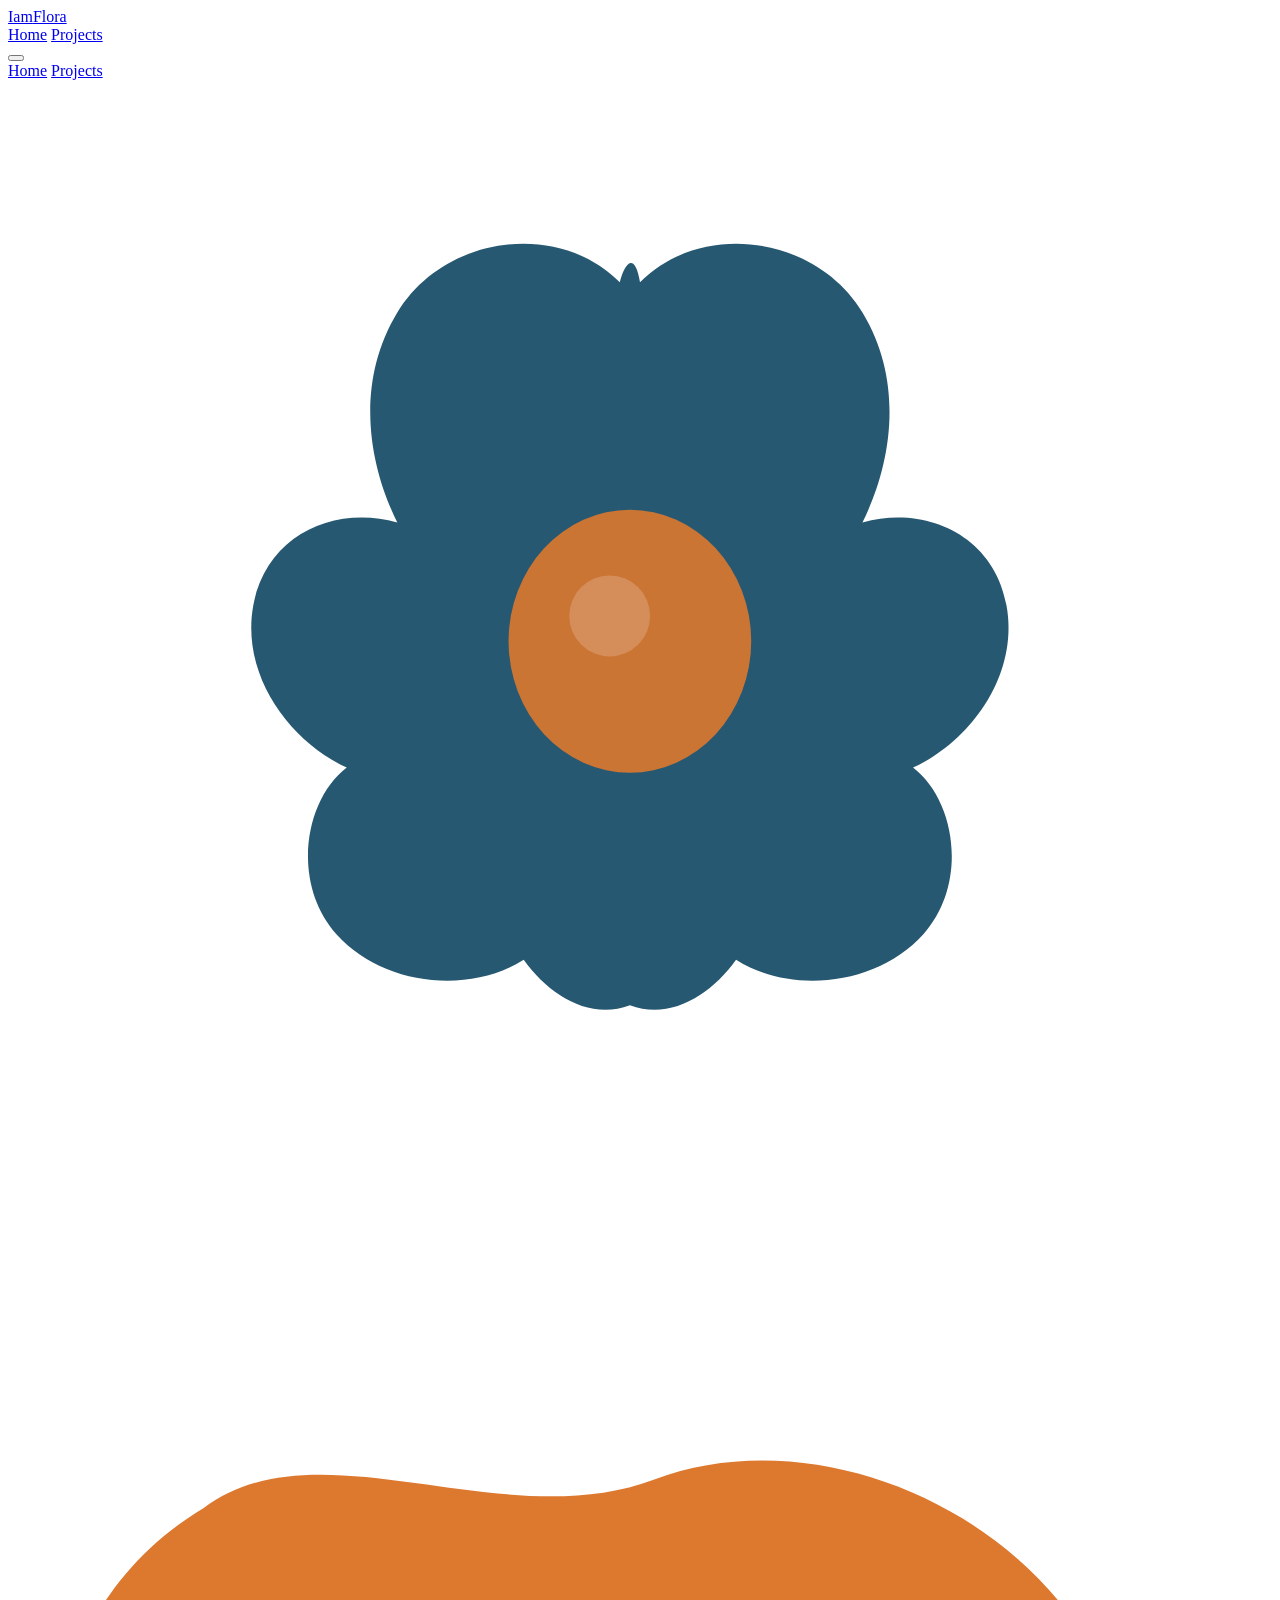
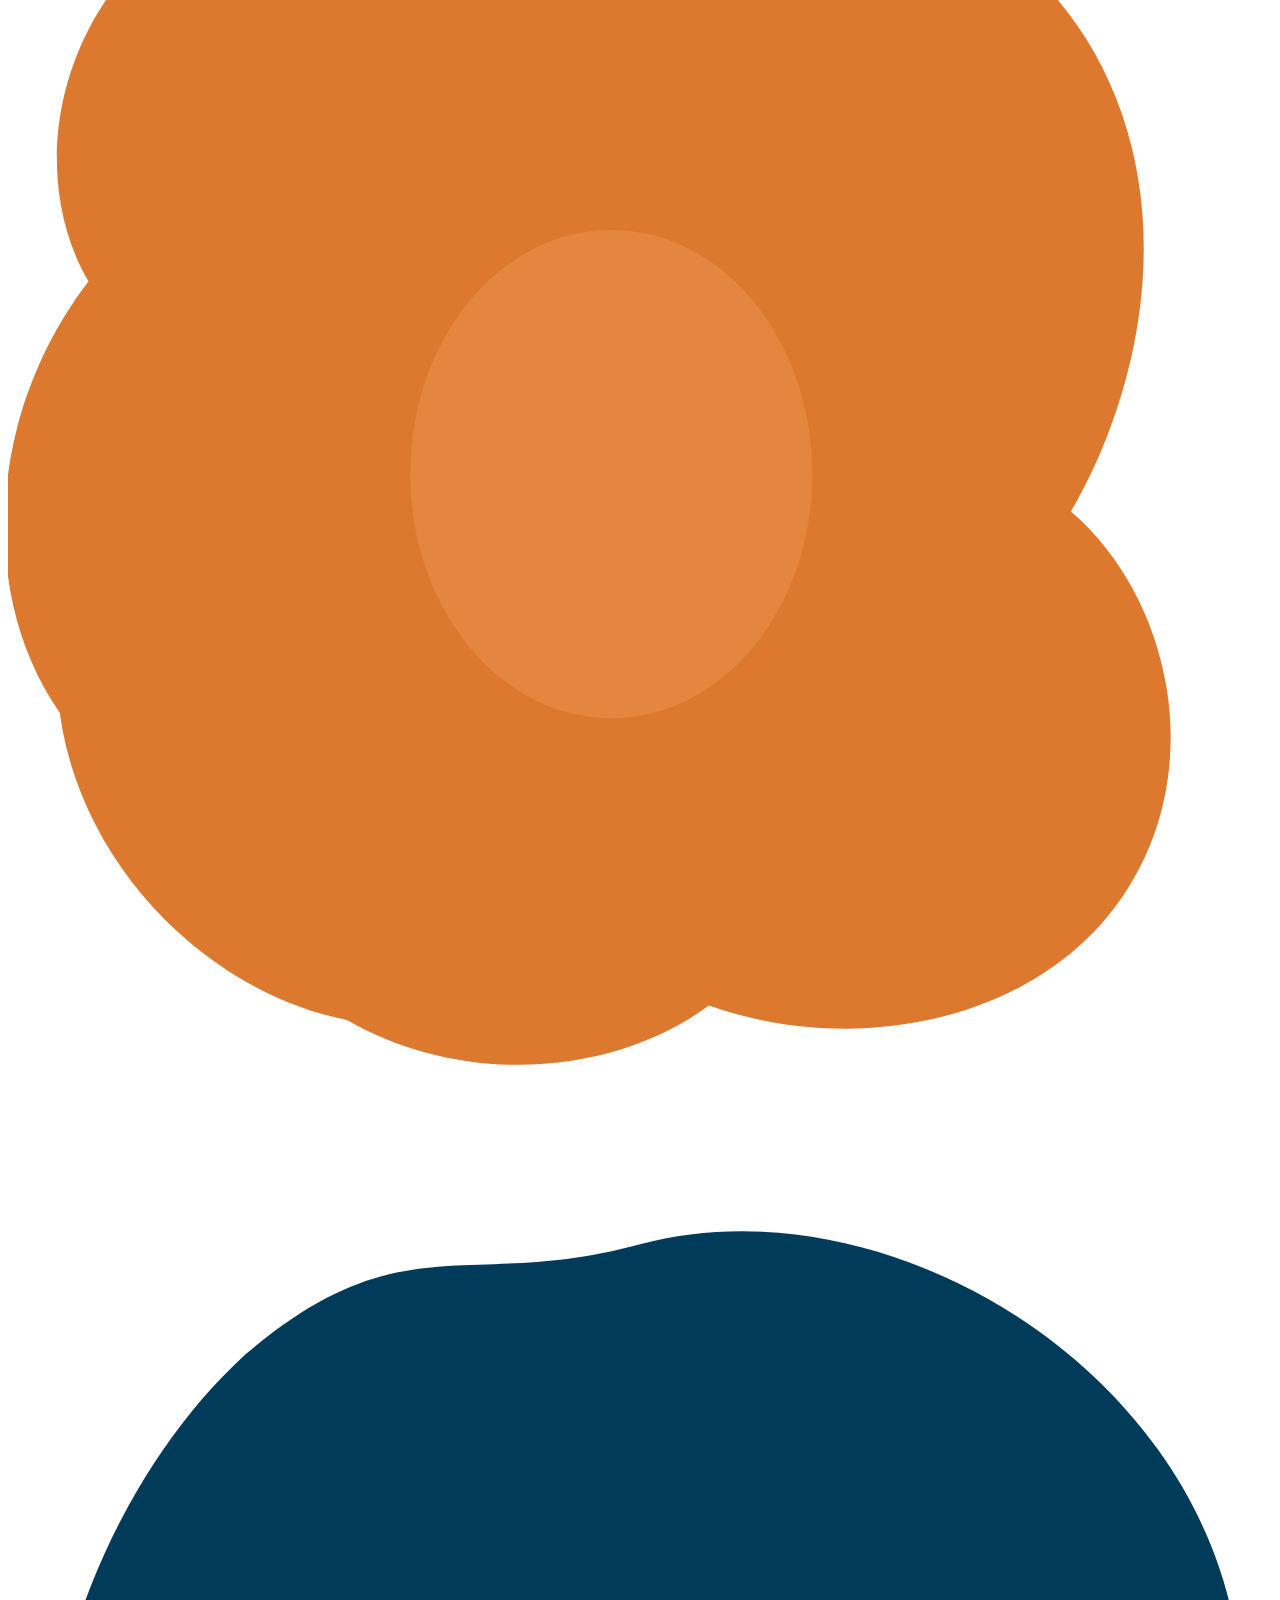
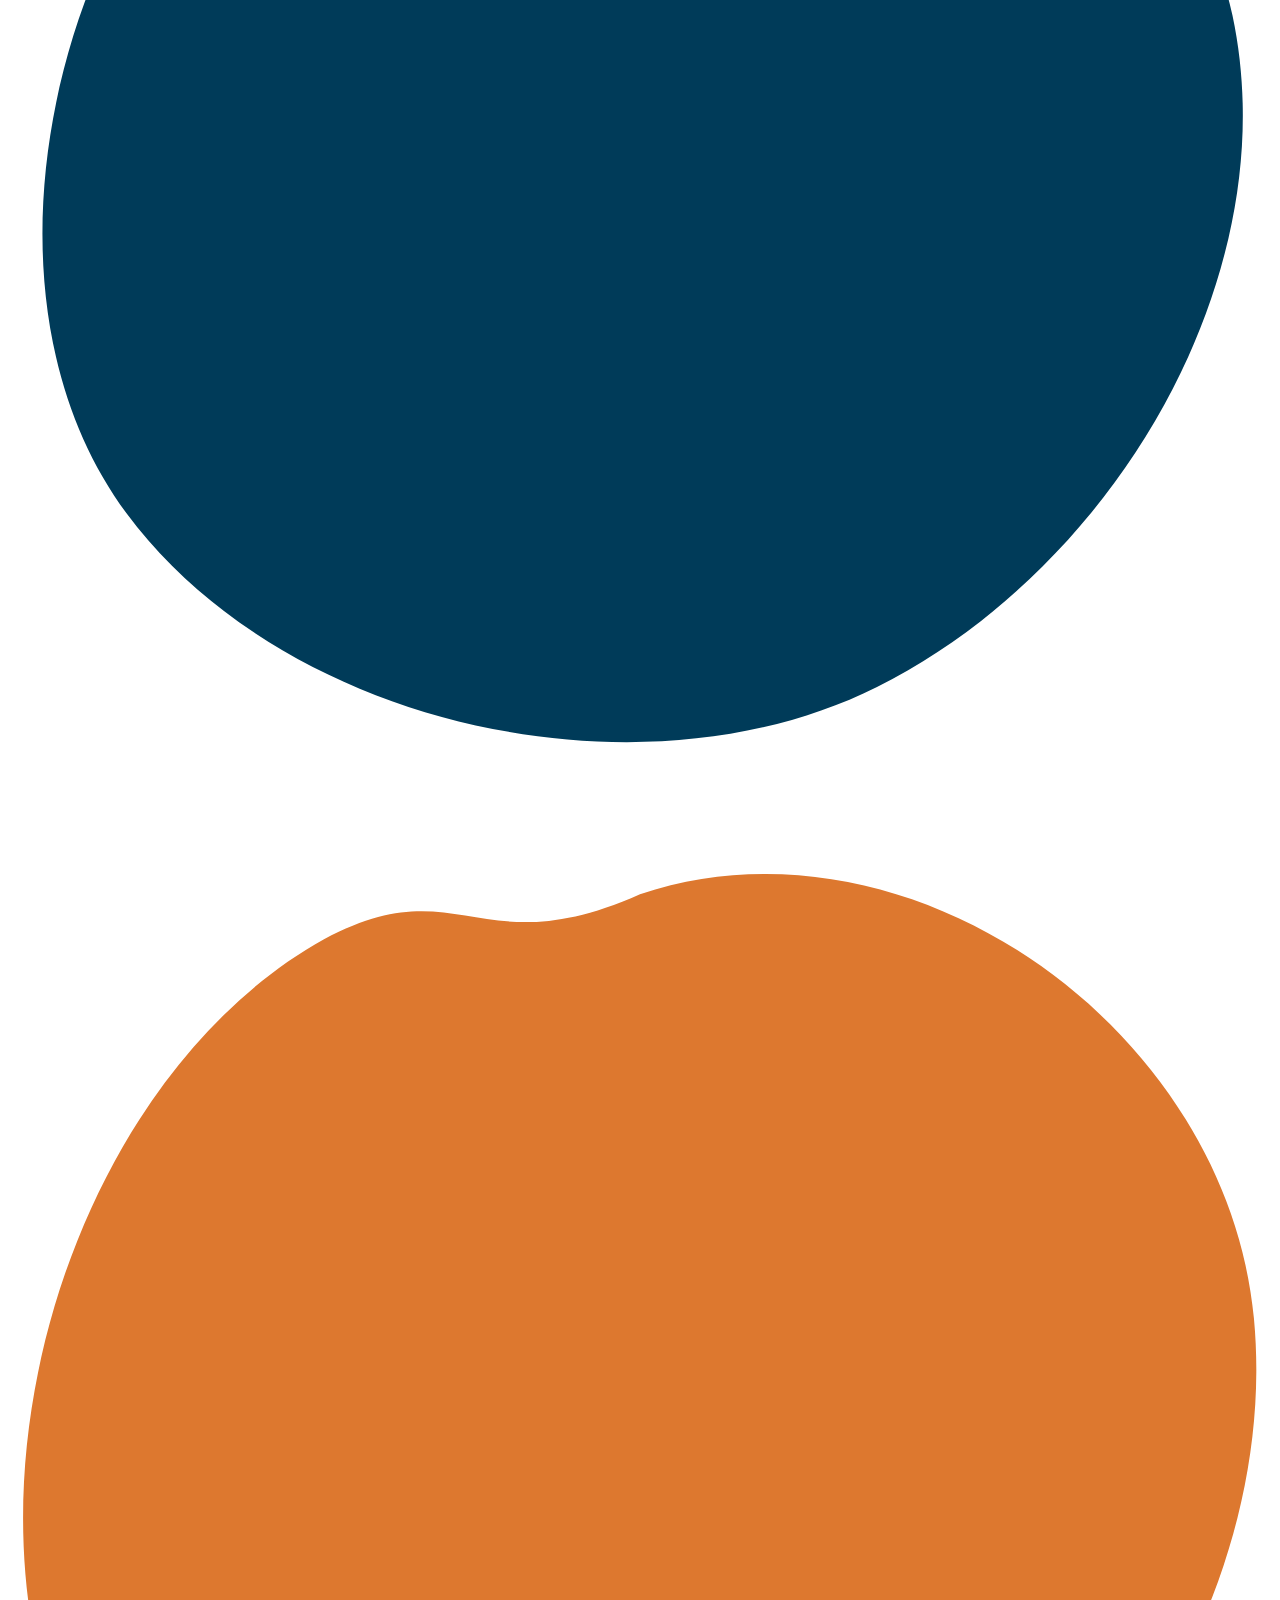
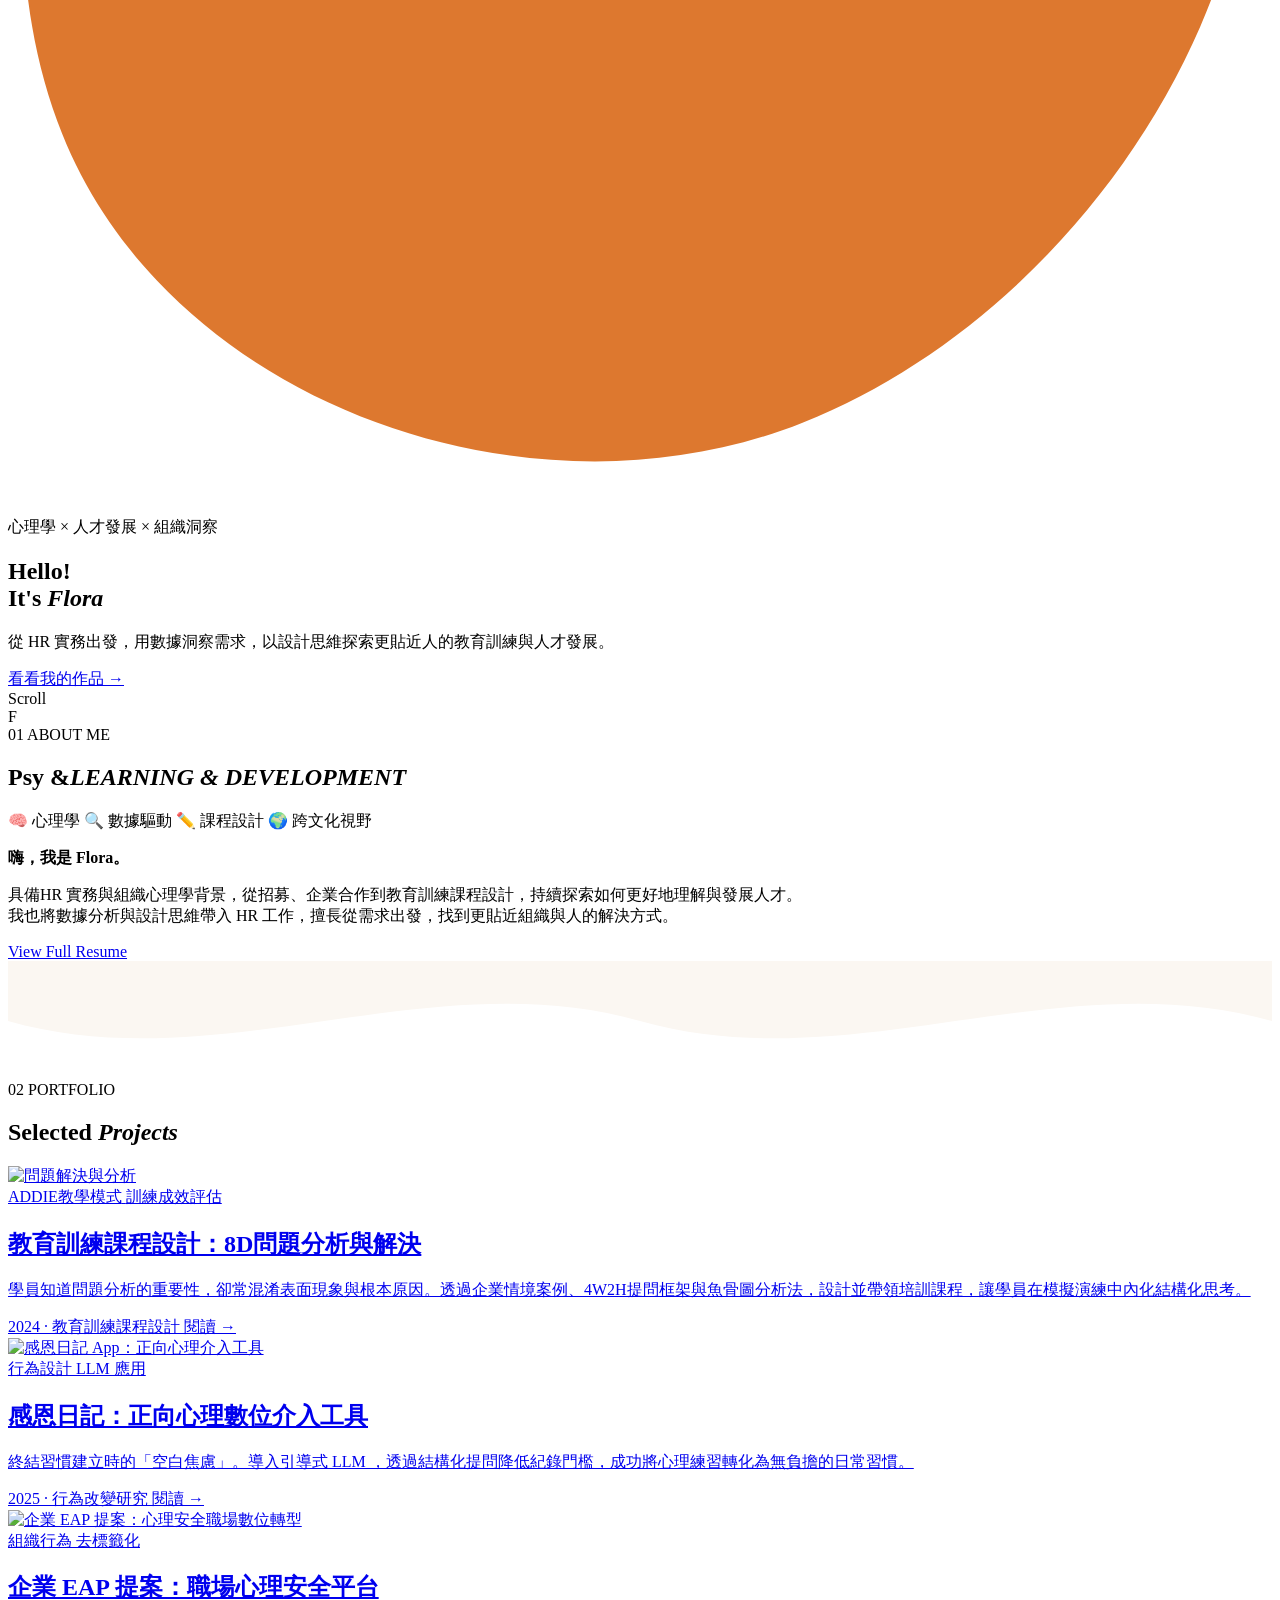
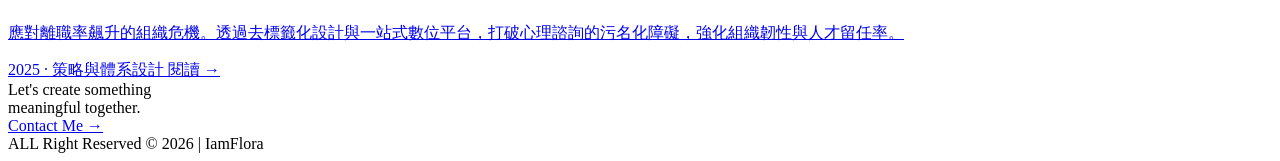
==== index.html @ 141cb5ff "Add files via upload" ====
<!DOCTYPE html>
<html lang="en">
<head>
    <meta charset="UTF-8">
    <meta name="viewport" content="width=device-width, initial-scale=1.0">
    <title>IamFlora</title>
    <link href="css/midterm.css" rel="stylesheet" >
    <link rel="preconnect" href="https://fonts.googleapis.com">
    <link rel="preconnect" href="https://fonts.gstatic.com" crossorigin>
    <link href="https://fonts.googleapis.com/css2?family=Caveat:wght@400..700&display=swap" rel="stylesheet">
    <!--AOS-->
    <link href="https://unpkg.com/aos@2.3.1/dist/aos.css" rel="stylesheet">
    <script src="https://unpkg.com/aos@2.3.1/dist/aos.js"></script>
</head>

<body>

<!-- NAV -->
<nav>
  <a href="index.html" class="nav-logo">Iam<span>Flora</span></a>
  <div class="nav-links">
    <a href="index.html" class="active">Home</a>
    <a href="projects.html">Projects</a>
  </div>
  <button class="hamburger" id="hamburger">
    <span></span><span></span><span></span>
  </button>
</nav>
<div class="mobile-menu" id="mobileMenu">
  <a href="index.html" class="active">Home</a>
  <a href="projects.html">Projects</a>
</div>



<!-- HERO -->
<section class="hero">

<div class="blob blob-1" aria-hidden="true">
  <svg viewBox="0 0 500 520" fill="none" xmlns="http://www.w3.org/2000/svg">
    <path d="
      M250 80
      C275 55, 320 62, 338 92
      C356 122, 348 155, 338 175
      C363 168, 390 180, 395 208
      C400 236, 380 262, 358 272
      C375 285, 380 318, 362 338
      C344 358, 310 362, 288 348
      C278 362, 262 372, 246 366
      C230 372, 214 362, 204 348
      C182 362, 148 358, 130 338
      C112 318, 117 285, 134 272
      C112 262, 92 236, 97 208
      C102 180, 129 168, 154 175
      C144 155, 136 122, 154 92
      C172 62, 217 55, 242 80
      C244 72, 248 68, 250 80Z
    " fill="#003B59" opacity="0.85"/>
    <!-- amber centre -->
    <ellipse cx="246" cy="222" rx="48" ry="52" fill="#DD782F" opacity="0.9"/>
    <!-- white dot highlight -->
    <circle cx="238" cy="212" r="16" fill="#fff" opacity="0.18"/>
  </svg>
</div>

  <!-- Blob 2: amber irregular blob right -->
  <div class="blob blob-2" aria-hidden="true">
    <svg viewBox="0 0 440 480" fill="none" xmlns="http://www.w3.org/2000/svg">
      <path d="
        M225 28
        C278 8, 348 35, 378 88
        C408 141, 395 205, 370 248
        C405 278, 418 338, 388 382
        C358 426, 295 438, 244 420
        C210 445, 158 448, 118 425
        C68 415, 25 370, 18 318
        C-10 278, -8 215, 28 168
        C5 128, 18 68, 68 38
        C108 8, 172 48, 225 28Z
      " fill="#DD782F"/>
      <!-- inner lighter accent -->
      <ellipse cx="210" cy="235" rx="70" ry="85" fill="#F0A060" opacity="0.35"/>
    </svg>
  </div>

  <!-- Blob 3: small navy top-right -->
  <div class="blob blob-3" aria-hidden="true">
    <svg viewBox="0 0 160 160" fill="none" xmlns="http://www.w3.org/2000/svg">
      <path d="M80 8 C110 0,148 22,155 55 C162 88,140 125,110 140 C80 155,35 145,15 118 C-5 91,5 45,30 22 C50 5,58 14,80 8Z" fill="#003B59"/>
    </svg>
  </div>

  <!-- Blob 4: small amber bottom-left -->
  <div class="blob blob-4" aria-hidden="true">
    <svg viewBox="0 0 140 140" fill="none" xmlns="http://www.w3.org/2000/svg">
      <path d="M70 5 C100 -5,135 20,138 52 C141 84,118 118,88 130 C58 142,18 128,6 98 C-6 68,8 25,35 10 C50 2,52 13,70 5Z" fill="#DD782F"/>
    </svg>
  </div>

  <!-- Centre content -->
  <div class="hero-content">
    <span class="hero-eyebrow">心理學 × 人才發展 × 組織洞察</span>
    <h1 class="hero-title">Hello!<br>It's <em>Flora</em></h1>
    <p class="hero-sub">從 HR 實務出發，用數據洞察需求，以設計思維探索更貼近人的教育訓練與人才發展。</p>
    <div class="hero-links">
      <a href="#projects" class="btn-solid">看看我的作品 →</a>
    </div>
  </div>

  <div class="scroll-hint">
    <span>Scroll</span>
    <div class="scroll-line"></div>
  </div>
</section>


<section class="about" id="about">
  <div class="about-wrap">
    <div class="about-photo">
      <img src="images/Profile1.png" alt="Flora" onerror="this.style.display='none'; this.parentElement.innerHTML='<div class=\'about-photo-placeholder\'>F</div>'">
    </div>
    <div class="about-text">
    <div class="section-header">
      <span class="section-tag">01 ABOUT ME</span>
      <h2 class="section-title">Psy &<em>LEARNING & DEVELOPMENT</em></h2>
    </div>
     <div class="interest-pills">
        <span class="pill">🧠 心理學</span>
        <span class="pill">🔍 數據驅動</span>
        <span class="pill">✏️ 課程設計</span>
        <span class="pill">🌍 跨文化視野</span>
      </div>
      <p><strong>嗨，我是 Flora。</strong></p>
      <p>具備HR 實務與組織心理學背景，從招募、企業合作到教育訓練課程設計，持續探索如何更好地理解與發展人才。<br>
        我也將數據分析與設計思維帶入 HR 工作，擅長從需求出發，找到更貼近組織與人的解決方式。</p>
      <div class="about-action">
        <a href="assets/flora_resume.pdf" class="download-btn" target="_blank">View Full Resume</a>
      </div>
    </div>
  </div>
</section>

<!-- WAVY DIVIDER -->
<div class="hand-divider">
  <svg viewBox="0 0 1440 120" xmlns="http://www.w3.org/2000/svg" preserveAspectRatio="none" style="display:block;width:100%;height:120px;">
    <path d="M0,60 C240,120 480,0 720,60 C960,120 1200,0 1440,60 L1440,0 L0,0 Z" fill="#fbf7f2"/>
  </svg>
</div>


<section class="project-section" id="projects">
  <div class="project-inner">
    <div class="section-header">
  <span class="section-tag">02 PORTFOLIO</span>
  <h2 class="section-title">Selected <em>Projects</em></h2>
</div>
    <div class="project-grid">

      <a href="projects.html#8D" class="pcard third c-amber">
        <div class="pcard-img">
          <img src="images/8D1.jpeg" alt="問題解決與分析">
        </div>
        <div class="pcard-body">
          <div class="pcard-cats">
            <span class="cat cat-psych">ADDIE教學模式</span>
            <span class="cat cat-res">訓練成效評估</span>
          </div>
          <h2><span>教育訓練課程設計：8D問題分析與解決</span></h2>
          <p>學員知道問題分析的重要性，卻常混淆表面現象與根本原因。透過企業情境案例、4W2H提問框架與魚骨圖分析法，設計並帶領培訓課程，讓學員在模擬演練中內化結構化思考。</p>
          <div class="pcard-footer">
            <span class="pcard-meta">2024 · 教育訓練課程設計</span>
            <span class="pcard-link">閱讀 <span class="arrow">→</span></span>
          </div>
        </div>
      </a>

      <a href="projects.html#journal" class="pcard third c-navy">
        <div class="pcard-img">
          <img src="images/hotdogg.png" alt="感恩日記 App：正向心理介入工具">
        </div>
        <div class="pcard-body">
          <div class="pcard-cats">
            <span class="cat cat-ui">行為設計</span>
            <span class="cat cat-res">LLM 應用</span>
          </div>
          <h2><span>感恩日記：正向心理數位介入工具</span></h2>
          <p>終結習慣建立時的「空白焦慮」。導入引導式 LLM ，透過結構化提問降低紀錄門檻，成功將心理練習轉化為無負擔的日常習慣。</p>
          <div class="pcard-footer">
            <span class="pcard-meta">2025 · 行為改變研究</span>
            <span class="pcard-link">閱讀 <span class="arrow">→</span></span>
          </div>
        </div>
      </a>

      <a href="projects.html#EAP" class="pcard third c-teal">
        <div class="pcard-img">
          <img src="images/Article6.png" alt="企業 EAP 提案：心理安全職場數位轉型">
        </div>
        <div class="pcard-body">
          <div class="pcard-cats">
            <span class="cat cat-blog">組織行為</span>
            <span class="cat cat-res">去標籤化</span>
          </div>
          <h2><span>企業 EAP 提案：職場心理安全平台</span></h2>
          <p>應對離職率飆升的組織危機。透過去標籤化設計與一站式數位平台，打破心理諮詢的污名化障礙，強化組織韌性與人才留任率。</p>
          <div class="pcard-footer">
            <span class="pcard-meta">2025 · 策略與體系設計</span>
            <span class="pcard-link">閱讀 <span class="arrow">→</span></span>
          </div>
        </div>
      </a>

    </div>
  </div>
</section>
<!--aside-->
<aside>
    <a href="#top">
        <div class="totop"></div>
    </a>
</aside>

<!-- FOOTER -->
<footer>
  <div class="footer-inner">
    <div class="footer-headline">
      Let's create something<br><span>meaningful together.</span>
    </div>
    <div class="footer-cta-wrap">
      <a href="mailto:22imflora.ho@gmail.com" class="footer-contact">
        Contact Me →
      </a>
    </div>
  </div>
  <div class="footer-copy">
    ALL Right Reserved &copy; 2026 | IamFlora
  </div>
</footer>

<script>

  AOS.init({
    duration: 800,
    once: true
  });

  // Hamburger menu
  const hamburger = document.getElementById('hamburger');
  const mobileMenu = document.getElementById('mobileMenu');
  hamburger.addEventListener('click', () => {
    hamburger.classList.toggle('open');
    mobileMenu.classList.toggle('open');
  });

  // Scroll reveal + skill bar animation
  const observer = new IntersectionObserver((entries) => {
    entries.forEach((e, i) => {
      if (e.isIntersecting) {
        setTimeout(() => {
          e.target.classList.add('visible');
          e.target.querySelectorAll('.bar-fill[data-width]').forEach(bar => {
            bar.style.width = bar.dataset.width + '%';
          });
        }, i * 80);
      }
    });
  }, { threshold: 0.1 });

  document.querySelectorAll('.reveal').forEach(el => observer.observe(el));
</script>


</body>

</html>
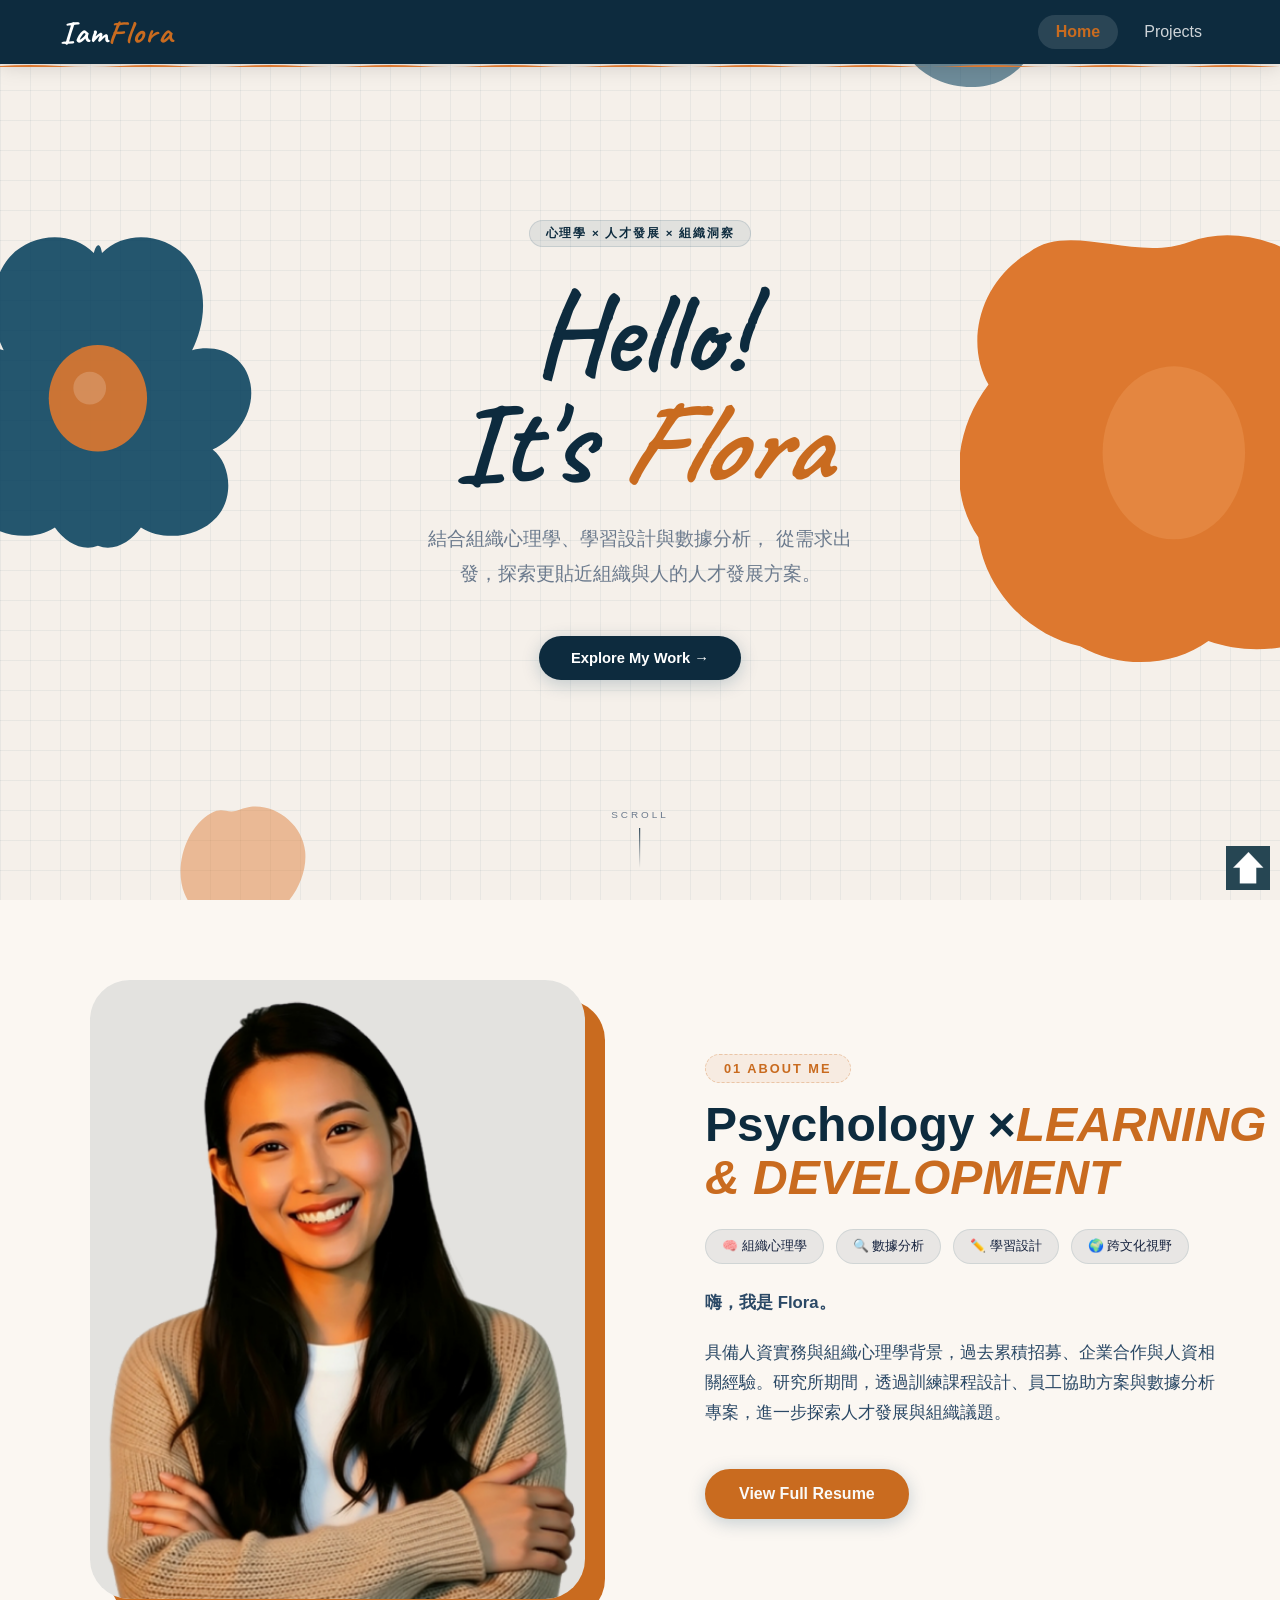
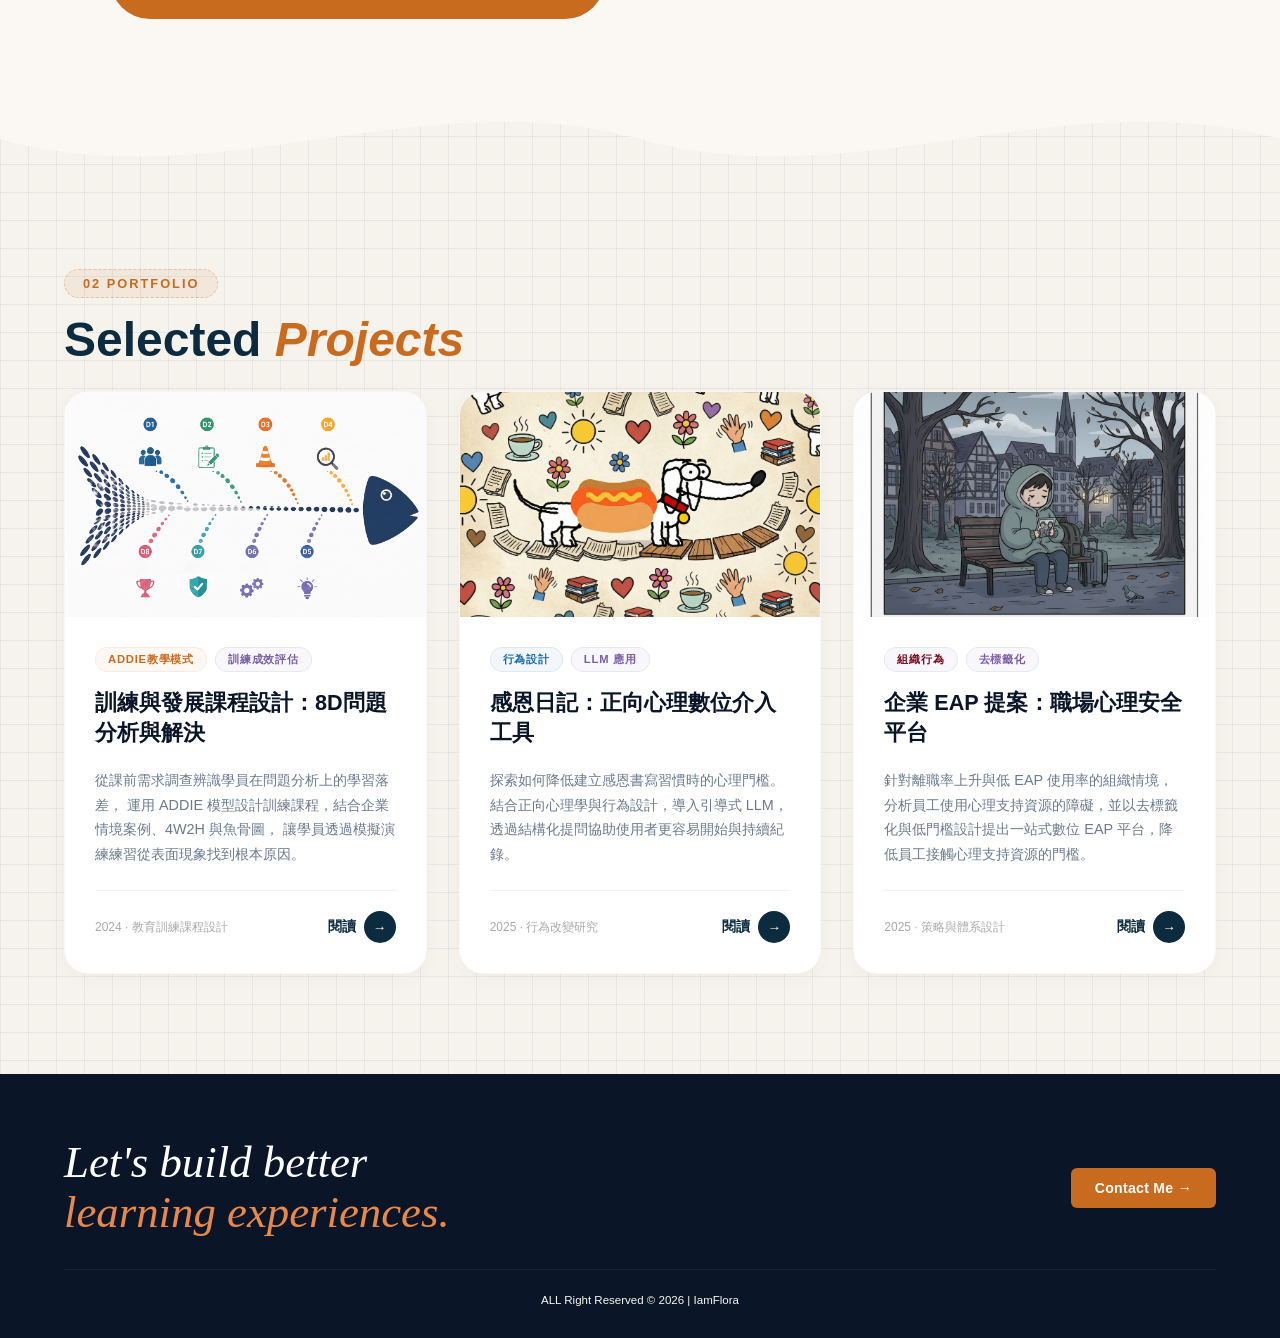
==== commit 03495303: "Update index.html" ====
--- a/index.html
+++ b/index.html
@@ -101,9 +101,10 @@
   <div class="hero-content">
     <span class="hero-eyebrow">心理學 × 人才發展 × 組織洞察</span>
     <h1 class="hero-title">Hello!<br>It's <em>Flora</em></h1>
-    <p class="hero-sub">從 HR 實務出發，用數據洞察需求，以設計思維探索更貼近人的教育訓練與人才發展。</p>
+    <p class="hero-sub">結合組織心理學、學習設計與數據分析，
+  從需求出發，探索更貼近組織與人的人才發展方案。</p>
     <div class="hero-links">
-      <a href="#projects" class="btn-solid">看看我的作品 →</a>
+      <a href="#projects" class="btn-solid">Explore My Work →</a>
     </div>
   </div>
 
@@ -122,17 +123,16 @@
     <div class="about-text">
     <div class="section-header">
       <span class="section-tag">01 ABOUT ME</span>
-      <h2 class="section-title">Psy &<em>LEARNING & DEVELOPMENT</em></h2>
+      <h2 class="section-title">Psychology ×<em>LEARNING & DEVELOPMENT</em></h2>
     </div>
      <div class="interest-pills">
-        <span class="pill">🧠 心理學</span>
-        <span class="pill">🔍 數據驅動</span>
-        <span class="pill">✏️ 課程設計</span>
+        <span class="pill">🧠 組織心理學</span>
+        <span class="pill">🔍 數據分析</span>
+        <span class="pill">✏️ 學習設計</span>
         <span class="pill">🌍 跨文化視野</span>
       </div>
       <p><strong>嗨，我是 Flora。</strong></p>
-      <p>具備HR 實務與組織心理學背景，從招募、企業合作到教育訓練課程設計，持續探索如何更好地理解與發展人才。<br>
-        我也將數據分析與設計思維帶入 HR 工作，擅長從需求出發，找到更貼近組織與人的解決方式。</p>
+      <p>具備人資實務與組織心理學背景，過去累積招募、企業合作與人資相關經驗。研究所期間，透過訓練課程設計、員工協助方案與數據分析專案，進一步探索人才發展與組織議題。</p>
       <div class="about-action">
         <a href="assets/flora_resume.pdf" class="download-btn" target="_blank">View Full Resume</a>
       </div>
@@ -165,8 +165,8 @@
             <span class="cat cat-psych">ADDIE教學模式</span>
             <span class="cat cat-res">訓練成效評估</span>
           </div>
-          <h2><span>教育訓練課程設計：8D問題分析與解決</span></h2>
-          <p>學員知道問題分析的重要性，卻常混淆表面現象與根本原因。透過企業情境案例、4W2H提問框架與魚骨圖分析法，設計並帶領培訓課程，讓學員在模擬演練中內化結構化思考。</p>
+          <h2><span>訓練與發展課程設計：8D問題分析與解決</span></h2>
+          <p>從課前需求調查辨識學員在問題分析上的學習落差，   運用 ADDIE 模型設計訓練課程，結合企業情境案例、4W2H 與魚骨圖，   讓學員透過模擬演練練習從表面現象找到根本原因。</p>
           <div class="pcard-footer">
             <span class="pcard-meta">2024 · 教育訓練課程設計</span>
             <span class="pcard-link">閱讀 <span class="arrow">→</span></span>
@@ -184,7 +184,7 @@
             <span class="cat cat-res">LLM 應用</span>
           </div>
           <h2><span>感恩日記：正向心理數位介入工具</span></h2>
-          <p>終結習慣建立時的「空白焦慮」。導入引導式 LLM ，透過結構化提問降低紀錄門檻，成功將心理練習轉化為無負擔的日常習慣。</p>
+          <p>探索如何降低建立感恩書寫習慣時的心理門檻。結合正向心理學與行為設計，導入引導式 LLM， 透過結構化提問協助使用者更容易開始與持續紀錄。</p>
           <div class="pcard-footer">
             <span class="pcard-meta">2025 · 行為改變研究</span>
             <span class="pcard-link">閱讀 <span class="arrow">→</span></span>
@@ -202,7 +202,7 @@
             <span class="cat cat-res">去標籤化</span>
           </div>
           <h2><span>企業 EAP 提案：職場心理安全平台</span></h2>
-          <p>應對離職率飆升的組織危機。透過去標籤化設計與一站式數位平台，打破心理諮詢的污名化障礙，強化組織韌性與人才留任率。</p>
+          <p>針對離職率上升與低 EAP 使用率的組織情境，分析員工使用心理支持資源的障礙，並以去標籤化與低門檻設計提出一站式數位 EAP 平台，降低員工接觸心理支持資源的門檻。</p>
           <div class="pcard-footer">
             <span class="pcard-meta">2025 · 策略與體系設計</span>
             <span class="pcard-link">閱讀 <span class="arrow">→</span></span>
@@ -224,7 +224,7 @@
 <footer>
   <div class="footer-inner">
     <div class="footer-headline">
-      Let's create something<br><span>meaningful together.</span>
+      Let's build better<br><span>learning experiences.</span>
     </div>
     <div class="footer-cta-wrap">
       <a href="mailto:22imflora.ho@gmail.com" class="footer-contact">
@@ -272,4 +272,4 @@
 
 </body>
 
-</html>+</html>
--- a/css/midterm.css
+++ b/css/midterm.css
@@ -0,0 +1,828 @@
+@charset "utf-8";
+/* CSS Document */
+@import url('https://fonts.googleapis.com/css2?family=Caveat:wght@400..700&display=swap');
+
+* {
+  box-sizing: border-box;
+  margin: 0;
+  padding: 0;
+}
+
+html {
+  scroll-behavior: smooth;
+}
+
+body {
+      background-color: var(--cream);
+      background-image:
+        linear-gradient(rgba(0,59,89,0.06) 1px, transparent 1px),
+        linear-gradient(90deg, rgba(0,59,89,0.06) 1px, transparent 1px);
+      background-size: 28px 28px;
+      font-family: 'Noto Sans TC', sans-serif;
+      color: #14213D;
+      overflow-x: hidden;
+    }
+
+:root {
+  --navy:     #0D2B3E; 
+  --amber:    #C96B1F;    /* 強調色：溫暖、洞察 */
+  --amber-lt: #E8894A;
+  --cream:    #F6F2EC;    /* 背景底色：紙張質感 */
+  --sand:     #EDE8E0;
+  --white:    #FAFAF8;
+  --dark:     #0A1628;
+  --text:     #2b4966;
+  --muted:    #6B7A8D;
+  --subtle:   #A8B4C0;
+    }
+
+
+  /* ── NAV ── */
+    nav {
+      position: fixed; 
+      top: 0; 
+      left: 0; 
+      width: 100%;
+      height: 64px;
+      background: var(--navy);
+      display: flex; align-items: center; justify-content: space-between;
+      padding: 0 60px;
+      z-index: 1000;
+      box-shadow: 0 2px 20px rgba(0,0,0,0.15);
+    }
+
+      nav::after {
+      content: '';
+      position: absolute;
+      bottom: -3px; left: 0; width: 100%; height: 3px;
+      background: url("data:image/svg+xml,%3Csvg xmlns='http://www.w3.org/2000/svg' width='1440' height='6'%3E%3Cpath d='M0,3 Q30,1 60,3 Q90,5 120,3 Q150,1 180,3 Q210,5 240,3 Q270,1 300,3 Q330,5 360,3 Q390,1 420,3 Q450,5 480,3 Q510,1 540,3 Q570,5 600,3 Q630,1 660,3 Q690,5 720,3 Q750,1 780,3 Q810,5 840,3 Q870,1 900,3 Q930,5 960,3 Q990,1 1020,3 Q1050,5 1080,3 Q1110,1 1140,3 Q1170,5 1200,3 Q1230,1 1260,3 Q1290,5 1320,3 Q1350,1 1380,3 Q1410,5 1440,3' stroke='%23DD782F' stroke-width='2' fill='none'/%3E%3C/svg%3E") repeat-x;
+    }
+    
+    .nav-logo {
+      font-family: 'Caveat', cursive;
+      font-size: 2rem; font-weight: 700;
+      color: #fff; text-decoration: none;
+      letter-spacing: 1px;
+    }
+
+    .nav-logo span { color: var(--amber); }
+
+    .nav-links { 
+      display: flex; 
+      gap: 8px; 
+    }
+
+    .nav-links a {
+      color: rgba(255,255,255,0.8);
+      text-decoration: none;
+      padding: 8px 18px;
+      border-radius: 20px;
+      font-size: 1rem;
+      font-weight: 500;
+      transition: all 0.25s;
+    }
+    .nav-links a:hover, .nav-links a.active {
+      background: rgba(255,255,255,0.12);
+      color: #fff;
+    }
+    .nav-links a.active { color: var(--amber); font-weight: 700; }
+
+
+    /* hamburger */
+    .hamburger {
+      display: none;
+      flex-direction: column;
+      gap: 5px;
+      cursor: pointer; 
+      padding: 4px;
+      background: none;
+      border: none;
+    }
+    .hamburger span {
+      display: block; 
+      width: 24px; height: 2px;
+      background: #fff; 
+      border-radius: 2px;
+      transition: all 0.3s;
+    }
+    .hamburger.open span:nth-child(1) { transform: translateY(7px) rotate(45deg); }
+    .hamburger.open span:nth-child(2) { opacity: 0; }
+    .hamburger.open span:nth-child(3) { transform: translateY(-7px) rotate(-45deg); }
+
+    .mobile-menu {
+      display: none;
+      position: fixed; 
+      top: 64px;
+      left: 0; 
+      width: 100%;
+      background: var(--navy);
+      flex-direction: column;
+      padding: 16px 24px 24px;
+      z-index: 999;
+      border-top: 1px solid rgba(255,255,255,0.1);
+    }
+    .mobile-menu.open { 
+      display: flex; 
+    }
+    .mobile-menu a {
+      color: rgba(255,255,255,0.85);
+      text-decoration: none;
+      padding: 14px 0;
+      font-size: 1rem;
+      border-bottom: 1px solid rgba(255,255,255,0.08);
+    }
+    .mobile-menu a.active { 
+      color: var(--amber); 
+      font-weight: 700;
+     }
+
+/* ── HERO ── */
+    .hero{
+      min-height:100vh;
+      display:flex;align-items:center;justify-content:center;
+      position:relative;overflow:hidden;
+      background:#F5F0EA;
+    }
+
+    /* Grid texture */
+    .hero::before{
+      content:'';
+      position:absolute;inset:0;
+      background-image:
+        linear-gradient(rgba(0,59,89,0.055) 1px,transparent 1px),
+        linear-gradient(90deg,rgba(0,59,89,0.055) 1px,transparent 1px);
+      background-size:30px 30px;
+      z-index:0;
+    }
+
+    /* ── organic blobs ── */
+    .blob{
+      position:absolute;
+      pointer-events:none;user-select:none;
+      z-index:1;
+    }
+    .blob-1{
+      left:-12vw;top:50%;
+      transform:translateY(-52%);
+      width:clamp(260px,40vw,600px);
+      animation:driftA 9s ease-in-out infinite;
+    }
+    .blob-2{
+      right:-10vw;top:50%;
+      transform:translateY(-48%);
+      width:clamp(220px,35vw,520px);
+      animation:driftB 11s ease-in-out infinite;
+    }
+    .blob-3{
+      right:18vw;top:-6vh;
+      width:clamp(80px,12vw,180px);
+      opacity:0.55;
+      animation:driftC 7s ease-in-out infinite;
+    }
+    .blob-4{
+      left:14vw;bottom:-4vh;
+      width:clamp(70px,10vw,150px);
+      opacity:0.45;
+      animation:driftD 8s ease-in-out infinite;
+    }
+
+    @keyframes driftA{
+      0%,100%{transform:translateY(-52%) rotate(-2deg)}
+      50%{transform:translateY(-58%) rotate(3deg)}
+    }
+    @keyframes driftB{
+      0%,100%{transform:translateY(-48%) rotate(4deg)}
+      50%{transform:translateY(-42%) rotate(-3deg)}
+    }
+    @keyframes driftC{
+      0%,100%{transform:rotate(-5deg) scale(1)}
+      50%{transform:rotate(8deg) scale(1.08)}
+    }
+    @keyframes driftD{
+      0%,100%{transform:rotate(6deg) scale(1)}
+      50%{transform:rotate(-4deg) scale(1.06)}
+    }
+
+    /* Centre text */
+    .hero-content{
+      position:relative;z-index:2;
+      text-align:center;
+      padding:calc(var(--nav-h) + 40px) 20px 80px;
+      max-width:700px;
+    }
+
+    .hero-eyebrow{
+      display:inline-flex;align-items:center;gap:8px;
+      background:rgba(0,59,89,0.08);
+      border:1px solid rgba(0,59,89,0.12);
+      color:var(--navy);
+      font-size:0.72rem;font-weight:600;
+      padding:5px 16px;border-radius:20px;
+      letter-spacing:1.8px;text-transform:uppercase;
+      margin-bottom:32px;
+      animation:fadeUp 0.7s ease both;
+    }
+
+    .hero-title{
+      font-family:'Caveat',cursive;
+      font-size:clamp(4rem,9vw,8.5rem);
+      font-weight:700;line-height:0.95;
+      color:var(--navy);
+      margin-bottom:24px;
+      animation:fadeUp 0.8s 0.1s ease both;
+    }
+    .hero-title em{
+      font-style:italic;
+      color:var(--amber);
+    }
+
+    .hero-sub{
+      font-size:clamp(1rem,1.8vw,1.18rem);
+      color:var(--muted);line-height:1.85;
+      max-width:460px;margin:0 auto 44px;
+      animation:fadeUp 0.8s 0.2s ease both;
+    }
+
+    .hero-links{
+      display:flex;gap:14px;justify-content:center;flex-wrap:wrap;
+      animation:fadeUp 0.8s 0.3s ease both;
+    }
+    .btn-solid{
+      background:var(--navy);color:#fff;
+      padding:14px 32px;border-radius:32px;
+      text-decoration:none;font-weight:700;font-size:0.92rem;
+      transition:all 0.3s;
+      box-shadow:0 4px 18px rgba(0,59,89,0.22);
+    }
+    .btn-solid:hover{background:var(--dark);transform:translateY(-2px);box-shadow:0 8px 28px rgba(0,59,89,0.3)}
+    .btn-ghost{
+      border:2px solid var(--navy);color:var(--navy);
+      padding:12px 28px;border-radius:32px;
+      text-decoration:none;font-weight:700;font-size:0.92rem;
+      transition:all 0.3s;
+    }
+    .btn-ghost:hover{background:var(--navy);color:#fff;transform:translateY(-2px)}
+
+    /* scroll hint */
+    .scroll-hint{
+      position:absolute;bottom:32px;left:50%;
+      transform:translateX(-50%);
+      display:flex;flex-direction:column;align-items:center;gap:8px;
+      z-index:2;animation:fadeUp 1s 0.8s ease both;
+    }
+    .scroll-hint span{font-size:0.62rem;letter-spacing:3px;text-transform:uppercase;color:var(--muted)}
+    .scroll-line{
+      width:1px;height:40px;
+      background:linear-gradient(to bottom,var(--navy),transparent);
+      animation:pulse 2s ease-in-out infinite;
+    }
+    @keyframes pulse{0%,100%{opacity:0.3;transform:scaleY(0.7)}50%{opacity:1;transform:scaleY(1)}}
+
+/* ── 統一標題區容器 ── */
+.section-header {
+  display: flex;
+  flex-direction: column; /* 關鍵修改：強制上下堆疊 */
+  align-items: flex-start; /* 靠左對齊，若要全站置中可改為 center */
+  gap: 16px;               /* 標籤與下方標題的間距 */
+  margin-bottom: 2ㄢpx;
+  position: relative;
+}      
+
+/* ── 統一標籤 (磨砂玻璃虛線感) ── */
+.section-tag {
+  display: inline-block;
+  font-size: 0.8rem;
+  letter-spacing: 2px;
+  text-transform: uppercase;
+  color: var(--amber);
+  font-weight: 700;
+  background: rgba(201, 107, 31, 0.08); 
+  border: 1.5px dashed rgba(201, 107, 31, 0.3);
+  padding: 6px 18px;
+  border-radius: 30px;
+  white-space: nowrap;     /* 防止標籤文字斷行 */
+  margin-top: 10px;        /* 微調垂直位置對齊大標題 */
+}
+
+/* ── 統一主標題 (支援上下排列) ── */
+.section-title {
+  font-family: 'Noto Sans TC', sans-serif; /* 截圖中看起來更像黑體 */
+  font-size: clamp(3rem, 6vw, 3rem);
+  font-weight: 900;        /* 增加粗細，符合截圖風格 */
+  line-height: 1.1;
+  color: var(--navy);
+  margin: 0;
+  position: relative;
+  display: block;          /* 確保它是塊級元素以便上下排列 */
+}
+
+/* 截圖中的強調色文字 (做設計) */
+.section-title em {
+  font-style: italic;
+  color: var(--amber);
+  margin-top: 12px;
+}
+
+
+
+/* ── ABOUT 區塊優化 ── */
+.about {
+  background-color: #fbf7f2;
+  padding: 80px 0;
+  position: relative;
+  overflow: hidden;
+}
+
+.about-wrap {
+  display: grid;
+  grid-template-columns: 45% 55%; /* 照片佔 45%，文字佔 55% */
+  max-width: 1100px;
+  margin: 0 auto;
+  align-items: center; /* 垂直居中 */
+  gap: 120px; /* 增加照片與文字間的呼吸感 */
+}
+
+.about-photo {
+  background-color: rgba(13, 43, 62, 0.1);
+  position: relative;
+  width: 100%;
+  aspect-ratio: 4/5;
+  border-radius: 40px; /* 增加大圓角，呼應手寫風格 */
+  overflow: hidden;
+  box-shadow: 20px 20px 0px var(--amber); /* 加上偏移實色陰影，增加設計感 */
+}
+
+.about-photo img {
+  width: 100%;
+  height: 100%;
+  object-fit: cover;
+  display: block;
+}
+
+/* 修正文字顏色與間距 */
+.about-text p {
+  font-size: 1.05rem;
+  color: var(--text);
+  line-height: 1.8;
+  margin-bottom: 20px;
+  max-width: 520px;
+}
+
+
+.about-text {
+  margin-bottom: 16px;
+  padding: 16px 0;
+  text-align: left; /* 確保文字靠左對齊 */
+}
+
+/* 按鈕位置調整 */
+.about-action {
+  margin-top: 40px;
+}
+
+/* 藥丸樣式修正 */
+.interest-pills {
+  display: flex;
+  flex-wrap: wrap;
+  gap: 12px;
+  margin: 24px 0px;
+}
+
+.pill {
+  background: rgba(13, 43, 62, 0.08);
+  border: 1px solid rgba(0, 59, 89, 0.1);
+  padding: 8px 16px;
+  border-radius: 50px;
+  font-size: 0.8rem;
+}
+ 
+
+.download-btn {
+  display: inline-flex; 
+  width: fit-content;
+  background: var(--amber);
+  border: 2px solid var(--amber);
+  color: #FAFAF8;
+  padding: 14px 32px;
+  border-radius: 32px;
+  text-decoration: none;
+  font-weight: 700;
+  font-size: 1rem;
+  display: flex;
+  align-items: center;
+  gap: 8px;
+  transition: all 0.3s ease;
+  box-shadow:0 4px 18px rgba(0,59,89,0.22);
+}
+
+.download-btn:hover {
+  background: rgba(221, 120, 47, 0.08);
+  color: var(--amber);
+  box-shadow: 0 5px 15px rgba(201, 107, 31, 0.3);
+  transform: translateY(-2px);
+}
+
+
+
+/* ── 專案區塊整體佈局 ── */
+.project-section { 
+  padding: 60px 0 100px; /* 增加頂部間距，營造區塊呼吸感 */
+}
+
+.project-inner { 
+  width: 90%; 
+  max-width: 1200px; /* 稍微放寬，讓三欄佈局更舒展 */
+  margin: 0 auto; 
+}
+
+.project-grid {
+  display: grid;
+  grid-template-columns: repeat(12, 1fr);
+  gap: 32px; /* 增加間距，減少卡片間的擁擠感 */
+}
+
+/* ── 卡片基礎樣式 ── */
+.pcard {
+  background: #fff;
+  border-radius: 24px; /* 更圓潤的角，提升親和力與現代感 */
+  overflow: hidden;
+  box-shadow: 0 4px 20px rgba(0,0,0,0.03); /* 極淡的初始投影 */
+  text-decoration: none; 
+  color: inherit;
+  margin-top: 24px;
+  display: flex; 
+  flex-direction: column;
+  /* 使用貝茲曲線讓懸浮動畫更優雅 */
+  transition: transform 0.5s cubic-bezier(0.165, 0.84, 0.44, 1), 
+              box-shadow 0.5s cubic-bezier(0.165, 0.84, 0.44, 1);
+  position: relative;
+  border: 1px solid rgba(0,0,0,0.03); /* 淡淡的邊框增加精緻度 */
+}
+
+/* 僅保留使用的三欄佈局 (Span 4 = 12欄中的3格) */
+.pcard.third { 
+  grid-column: span 4; 
+}
+
+
+/* ── 圖片容器 ── */
+.pcard-img {
+  width: 100%; 
+  overflow: hidden;
+  background: var(--sand);
+  flex-shrink: 0;
+  aspect-ratio: 16 / 10; /* 統一比例，確保圖片視覺整齊 */
+}
+
+.pcard-img img {
+  width: 100%; 
+  height: 100%; 
+  object-fit: cover; 
+  display: block;
+  transition: transform 0.8s cubic-bezier(0.165, 0.84, 0.44, 1);
+}
+
+.pcard:hover .pcard-img img { 
+  transform: scale(1.08); /* 圖片輕微放大增加沈浸感 */
+}
+
+/* ── 內容區塊 ── */
+.pcard-body { 
+  padding: 30px; /* 增加內距，建立內容呼吸感 */
+  flex: 1; 
+  display: flex; 
+  flex-direction: column; 
+}
+
+/* 標籤 Chips */
+.pcard-cats { 
+  display: flex;
+  gap: 8px; 
+  margin-bottom: 16px; 
+  flex-wrap: wrap; 
+}
+
+.cat {
+  font-size: 0.7rem;
+  padding: 4px 12px; 
+  border-radius: 50px; /* 膠囊狀標籤更有設計感 */
+  font-weight: 700;
+  text-transform: uppercase; 
+  letter-spacing: 0.8px;
+  border: 1px solid transparent;
+}
+
+/* 根據專案性質微調標籤配色 */
+.cat-ui     { background: rgba(30, 108, 176, 0.05); color: #1a6cb0; border-color: rgba(30, 108, 176, 0.1); }
+.cat-psych  { background: rgba(221, 120, 47, 0.05); color: var(--amber); border-color: rgba(221, 120, 47, 0.1); }
+.cat-res    { background: rgba(123, 94, 167, 0.05); color: #7B5EA7; border-color: rgba(123, 94, 167, 0.1); }
+.cat-blog    { background: rgba(123, 94, 167, 0.05); color: #790c20; border-color: rgba(123, 94, 167, 0.1); }
+
+
+/* ── 標題與手繪感底線 ── */
+.pcard-body h2 {
+  font-size: 1.35rem; 
+  font-weight: 800; 
+  color: var(--dark);
+  margin-bottom: 12px; 
+  line-height: 1.4;
+}
+
+/* 標題 span 的手繪底線動畫效果 */
+.pcard-body h2 span {
+  display: inline-block;
+  background-image: url("data:image/svg+xml,%3Csvg xmlns='http://www.w3.org/2000/svg' width='200' height='8'%3E%3Cpath d='M2 6 Q50 2 100 5 Q150 8 198 4' stroke='%23DD782F' stroke-width='3' fill='none' stroke-linecap='round'/%3E%3C/svg%3E");
+  background-repeat: no-repeat;
+  background-position: 0 105%;
+  background-size: 0% 8px; /* 初始寬度為 0 */
+  transition: background-size 0.4s ease;
+  padding-bottom: 8px;
+}
+
+/* 當滑鼠進入卡片，底線像畫開一樣展開 */
+.pcard:hover h2 span {
+  background-size: 100% 8px;
+}
+
+.pcard-body p {
+  font-size: 0.9rem; 
+  color: var(--muted); 
+  line-height: 1.7; /* 增加行高，提升長文閱讀舒適度 */
+  flex: 1; 
+  margin-bottom: 24px;
+}
+
+/* ── 頁腳引導 ── */
+.pcard-footer {
+  display: flex; 
+  align-items: center; 
+  justify-content: space-between;
+  border-top: 1px solid rgba(0, 0, 0, 0.05); /* 淡淡的分割線 */
+  padding-top: 20px;
+}
+
+.pcard-meta { 
+  font-size: 0.75rem; 
+  color: #aaa; 
+  font-weight: 500;
+}
+
+.pcard-link {
+  display: inline-flex; 
+  align-items: center; 
+  gap: 8px;
+  font-size: 0.85rem; 
+  font-weight: 700; 
+  color: var(--navy);
+}
+
+.pcard-link .arrow {
+  width: 32px; 
+  height: 32px; 
+  border-radius: 50%;
+  background: var(--navy); 
+  color: #fff;
+  display: flex; 
+  align-items: center; 
+  justify-content: center;
+  transition: all 0.3s ease;
+}
+
+.pcard:hover .pcard-link .arrow { 
+  transform: translateX(5px); 
+  background: var(--amber); /* 懸浮時箭頭變色引導點擊 */
+}
+
+/*aside*/
+aside{
+	position:fixed;
+	right:10px;
+	bottom:10px;
+	z-index:100000;
+}
+
+.totop{
+	width:44px;
+	height:44px;
+
+	background:rgba(38, 70, 83, 1) url(../images/top2x.png) no-repeat;
+	background-size:200%;
+	background-position:0px 0px;
+
+}
+
+.totop:hover{
+	background:rgba(38, 70, 83, 1) url(../images/top2x.png) no-repeat;
+	background-size:200%;
+	background-position:-44px 0px;
+}
+
+ /* ═══ FOOTER ═══ */
+    footer {
+      background: var(--dark);
+      color: #F8F7F1;;
+      padding: 64px 64px 32px;
+    }
+
+    .footer-inner {
+      max-width: 1160px; margin: 0 auto;
+      display: flex; align-items: center;
+      justify-content: space-between;
+      padding-bottom: 32px;
+      border-bottom: 1px solid rgba(255,255,255,0.06);
+      margin-bottom: 24px;
+      flex-wrap: wrap; gap: 32px;
+    }
+
+    .footer-headline {
+      font-family: 'DM Serif Display', serif;
+      font-size: clamp(1.8rem, 4vw, 2.8rem);
+      font-weight: 400; color: #fff;
+      line-height: 1.1;
+      font-style: italic;
+    }
+
+    .footer-headline span { color: var(--amber-lt); }
+
+    .footer-cta-wrap { display: flex; flex-direction: column; align-items: flex-end; gap: 16px; }
+
+    .footer-contact {
+      display: inline-flex; align-items: center; gap: 8px;
+      background: var(--amber); color: #fff;
+      padding: 12px 24px; border-radius: 6px;
+      text-decoration: none; font-weight: 600;
+      font-size: 0.88rem; letter-spacing: 0.02em;
+      transition: all 0.25s var(--ease);
+    }
+    .footer-contact:hover { background: var(--amber-lt); transform: translateY(-2px); }
+
+    .footer-copy {
+      max-width: 1160px; margin: 0 auto;
+      font-size: 0.72rem; text-align: center;
+      color: #F8F7F1;
+    }
+
+
+/* 平板電腦與小型筆電 (1024px 以下) */
+@media (max-width: 1024px) {
+  nav { 
+    padding: 0 30px; 
+  }
+
+  .about-wrap {
+    width: 95%; 
+    max-width: 100%;
+    padding: 0 40px;
+    gap: 80px; 
+  }
+  .about-text {
+    max-width: 90%; 
+    flex: 1;
+  }
+
+  .about-photo { 
+    max-width: 420px; 
+    margin: 0 auto; 
+  }
+  
+  .interest-pills { 
+    justify-content: left; 
+  }
+}
+
+
+/*標準手機版 (768px 以下) 整合優化版 */
+@media (max-width: 768px) {
+  /* ── 導航列與佈局 ── */
+  nav { 
+    padding: 0 20px; 
+  }
+  .nav-links { 
+    display: none; 
+  }
+  .hamburger { 
+    display: flex; 
+  }
+
+  /* ── Hero 區塊比例 ── */
+  .hero-title { 
+    font-size: clamp(3rem, 11vw, 4.5rem); 
+    margin-bottom: 20px;
+  }
+  .hero-sub {
+    font-size: 1rem;
+    padding: 0 15px;
+    margin-bottom: 32px;
+  }
+
+  /* 背景裝飾優化 */
+  .blob-3, .blob-4 { display: none; } 
+  .blob-1 { width: 180px; left: -50px; top: 15%; opacity: 0.4; }
+  .blob-2 { width: 160px; right: -40px; bottom: 10%; opacity: 0.4; }
+
+  /* Hero 按鈕並排 */
+  .hero-links {
+    display: flex;
+    flex-direction: row; 
+    justify-content: center;
+    gap: 12px;
+    padding: 0 20px;
+  }
+  .btn-ghost { display: none; }
+  .btn-solid { flex: 1; max-width: 180px; padding: 12px 15px; font-size: 0.9rem; }
+
+  /* ── About Me 區塊佈局 (標題移至照片上方) ── */
+  .about-wrap {
+    display: flex;
+    flex-direction: column; /* 改用 Flex 方便控制 order */
+    align-items: center;
+    gap: 32px;
+    padding: 0 24px;
+  }
+
+  /* 使內部元素能獨立排序 */
+  .about-text {
+    display: contents; 
+  }
+
+  /* 1. 標題區置中並排在最前 */
+  .section-header {
+    order: 1; 
+    align-items: center; 
+    text-align: center;
+    margin-bottom: 0; /* 靠 order 控制間距 */
+  }
+  .section-title { font-size: 2.2rem; }
+  .section-title::after {
+    left: 50%;
+    transform: translateX(-50%);
+    width: 85%;
+  }
+
+  /* 2. 照片排在標題下方 */
+  .about-photo {
+    order: 2;
+    width: 85%;
+    max-width: 320px;
+    box-shadow: 12px 12px 0px var(--amber);
+    margin: 0 auto;
+  }
+
+  /* 3. 興趣標籤排在照片下方 */
+  .interest-pills {
+    order: 3;
+    justify-content: center;
+    gap: 8px;
+    margin: 8px 0;
+  }
+
+  /* 4. 介紹文字排在標籤下方 */
+  .about-text p {
+    order: 4;
+    text-align: center;
+    font-size: 0.95rem;
+    margin: 0 auto 16px;
+    max-width: 100%;
+  }
+
+  /* 5. 下載按鈕區排在最後並置中 */
+  .about-action {
+    order: 5;
+    display: flex;
+    justify-content: center;
+    width: 100%;
+    margin-top: 8px;
+  }
+
+  .download-btn {
+    align-items: center; 
+    justify-content: center;
+    margin: 0;
+  }
+
+  /* ── 專案卡片比例 ── */
+  .project-grid {
+  display: grid;
+  grid-template-columns: 1fr; 
+  gap: 32px;
+  justify-items: center;
+}
+
+  .pcard {
+  max-width: 520px;
+  width: 100%;
+}
+
+  .pcard-body { padding: 24px; }
+  .pcard-body h2 { font-size: 1.2rem; }
+
+  /* ── Footer 比例 ── */
+  .footer-inner {
+    flex-direction: column;
+    text-align: center;
+    gap: 24px;
+    padding: 40px 20px;
+  }
+  .footer-headline { font-size: 1.8rem; }
+  .footer-cta-wrap { align-items: center; }
+}
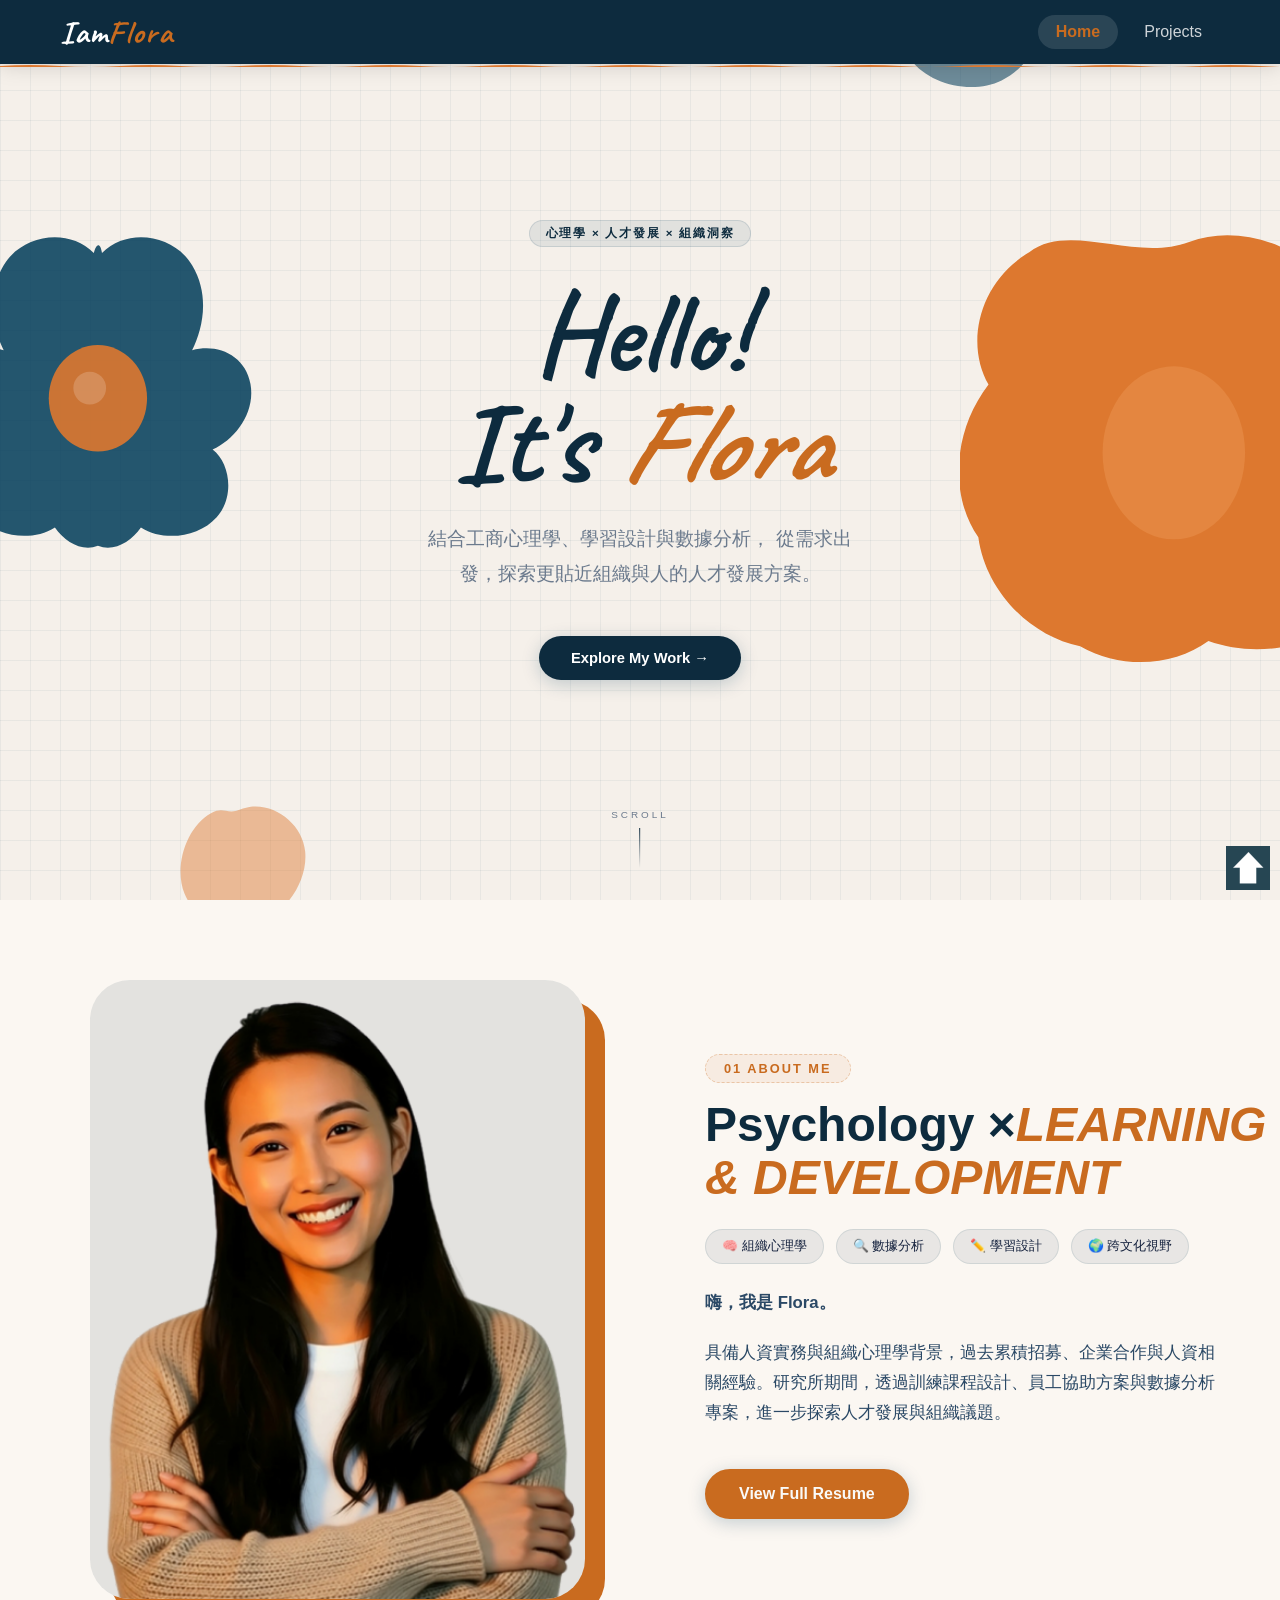
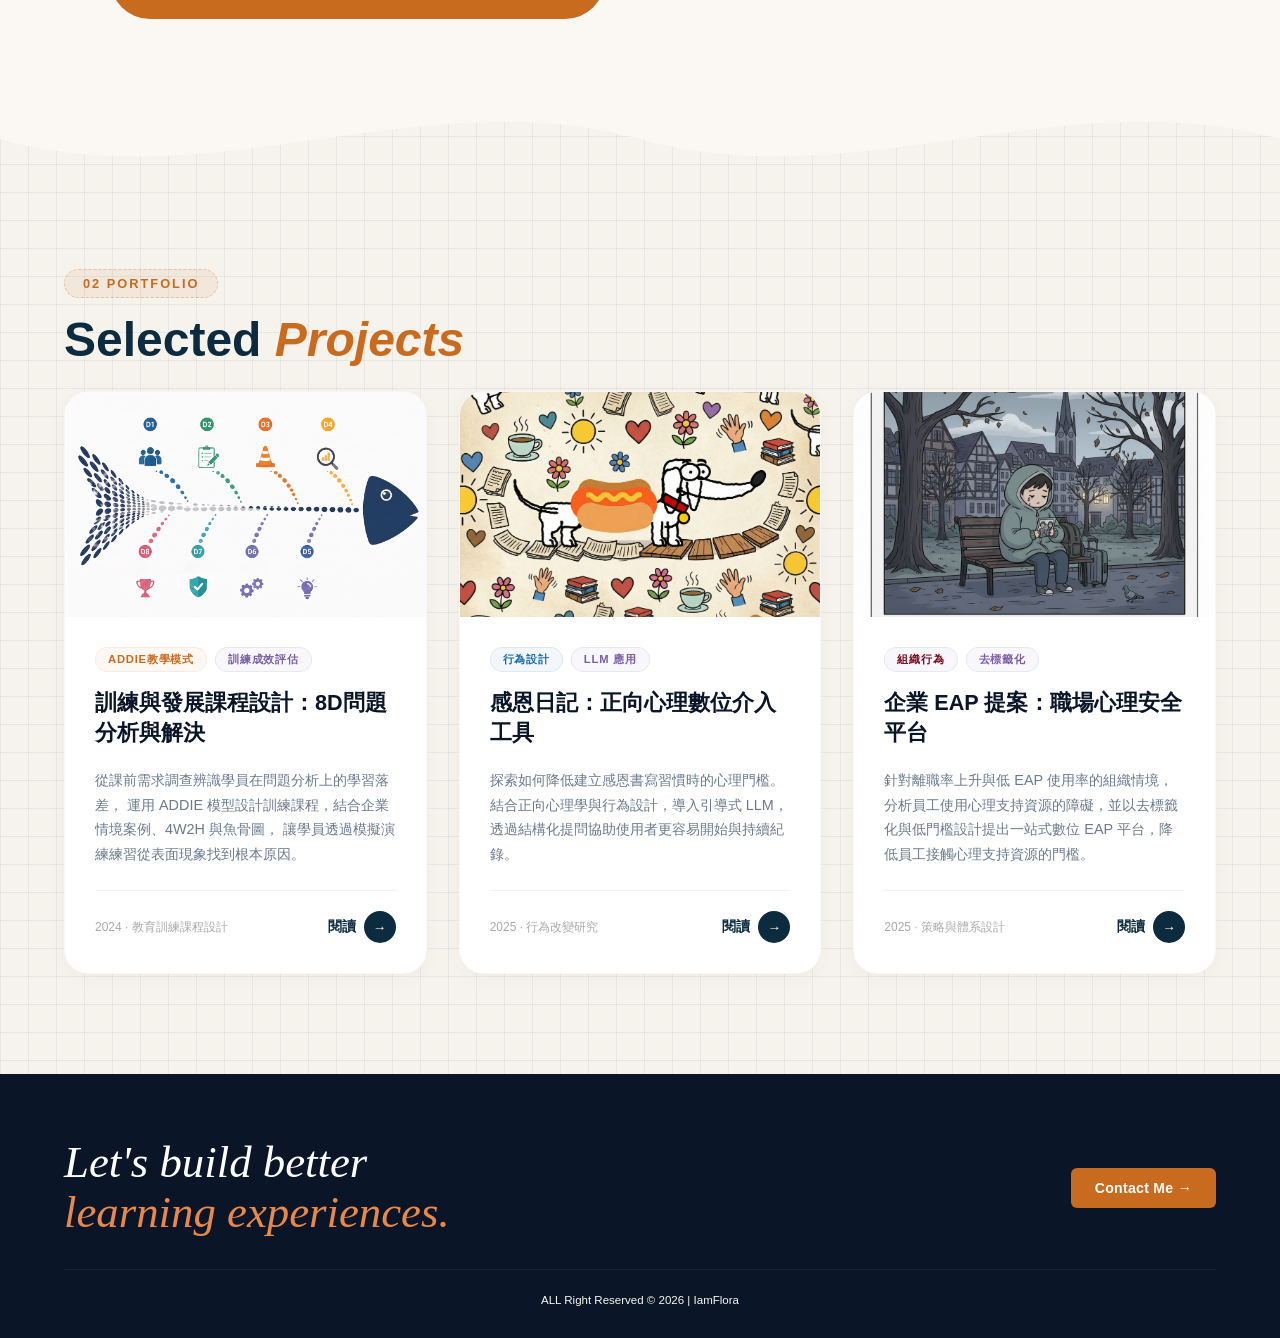
==== commit 4b46d921: "Update index.html" ====
--- a/index.html
+++ b/index.html
@@ -101,7 +101,7 @@
   <div class="hero-content">
     <span class="hero-eyebrow">心理學 × 人才發展 × 組織洞察</span>
     <h1 class="hero-title">Hello!<br>It's <em>Flora</em></h1>
-    <p class="hero-sub">結合組織心理學、學習設計與數據分析，
+    <p class="hero-sub">結合工商心理學、學習設計與數據分析，
   從需求出發，探索更貼近組織與人的人才發展方案。</p>
     <div class="hero-links">
       <a href="#projects" class="btn-solid">Explore My Work →</a>
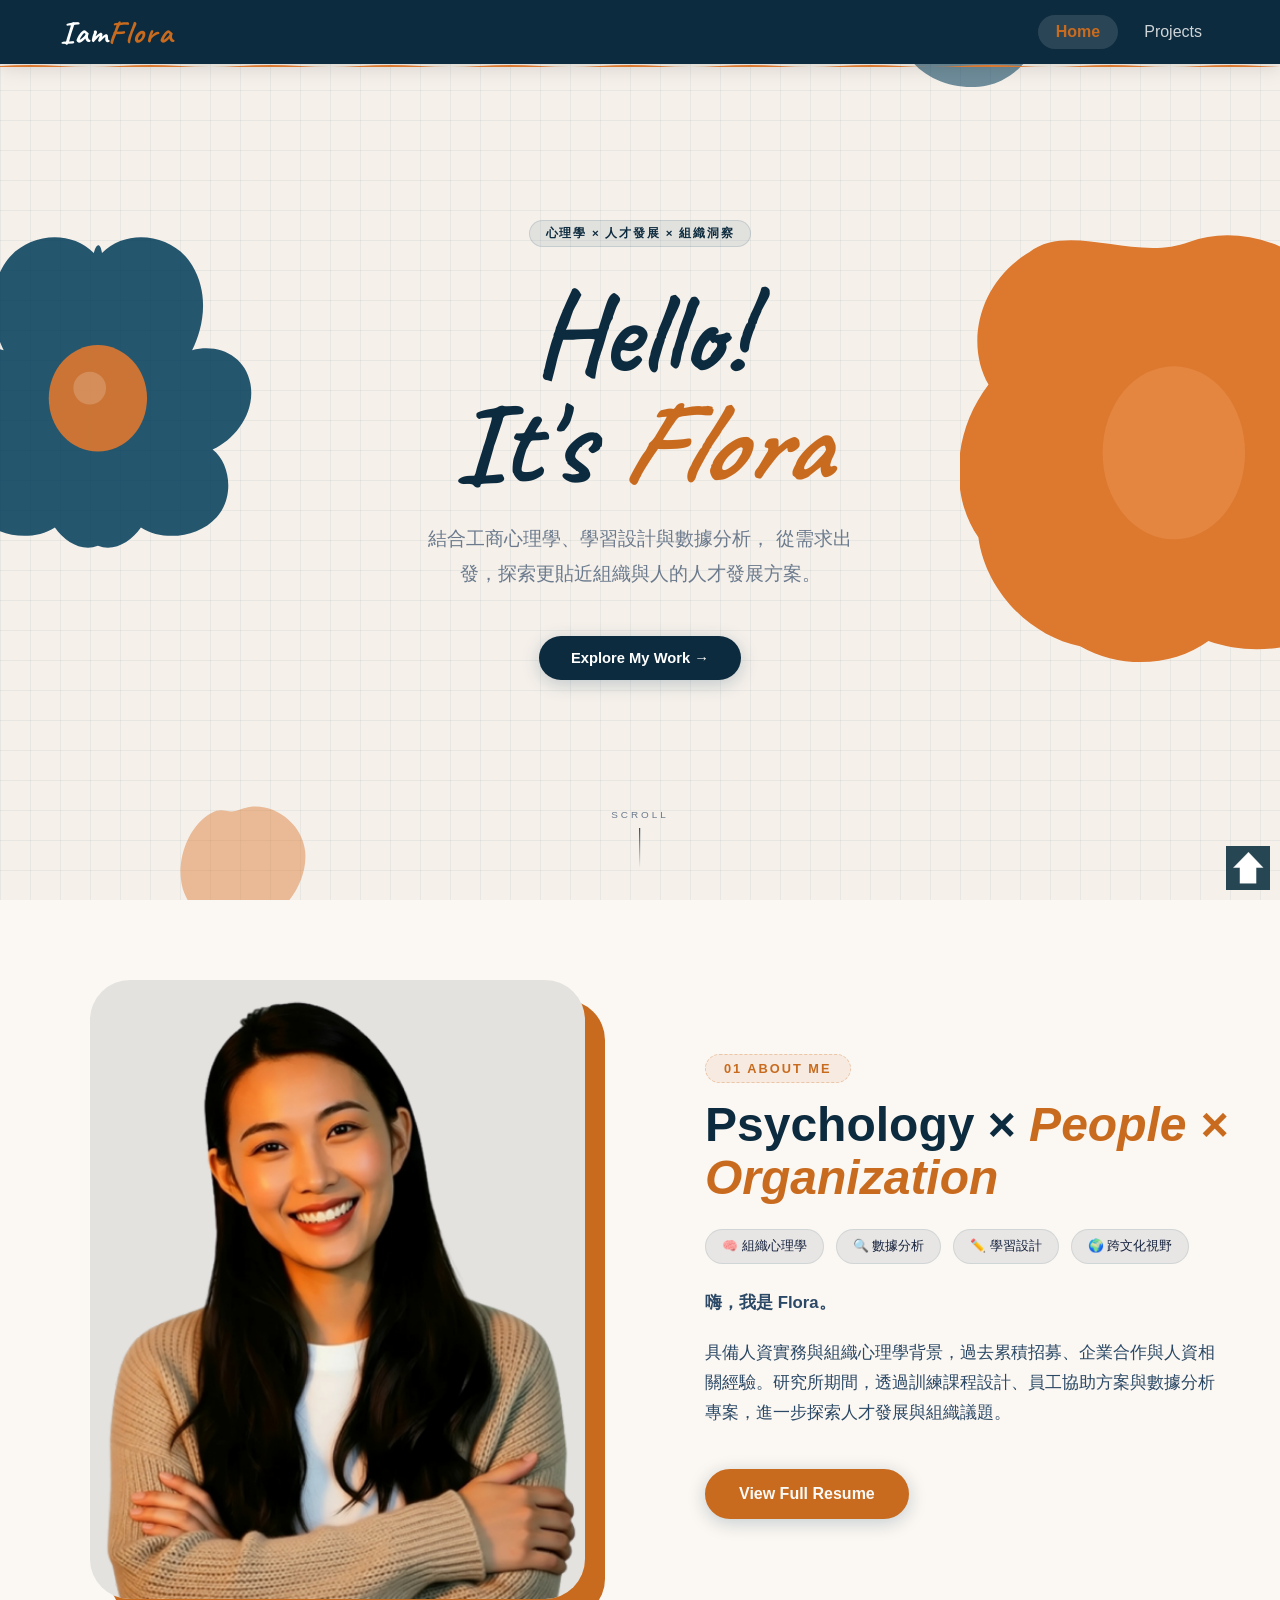
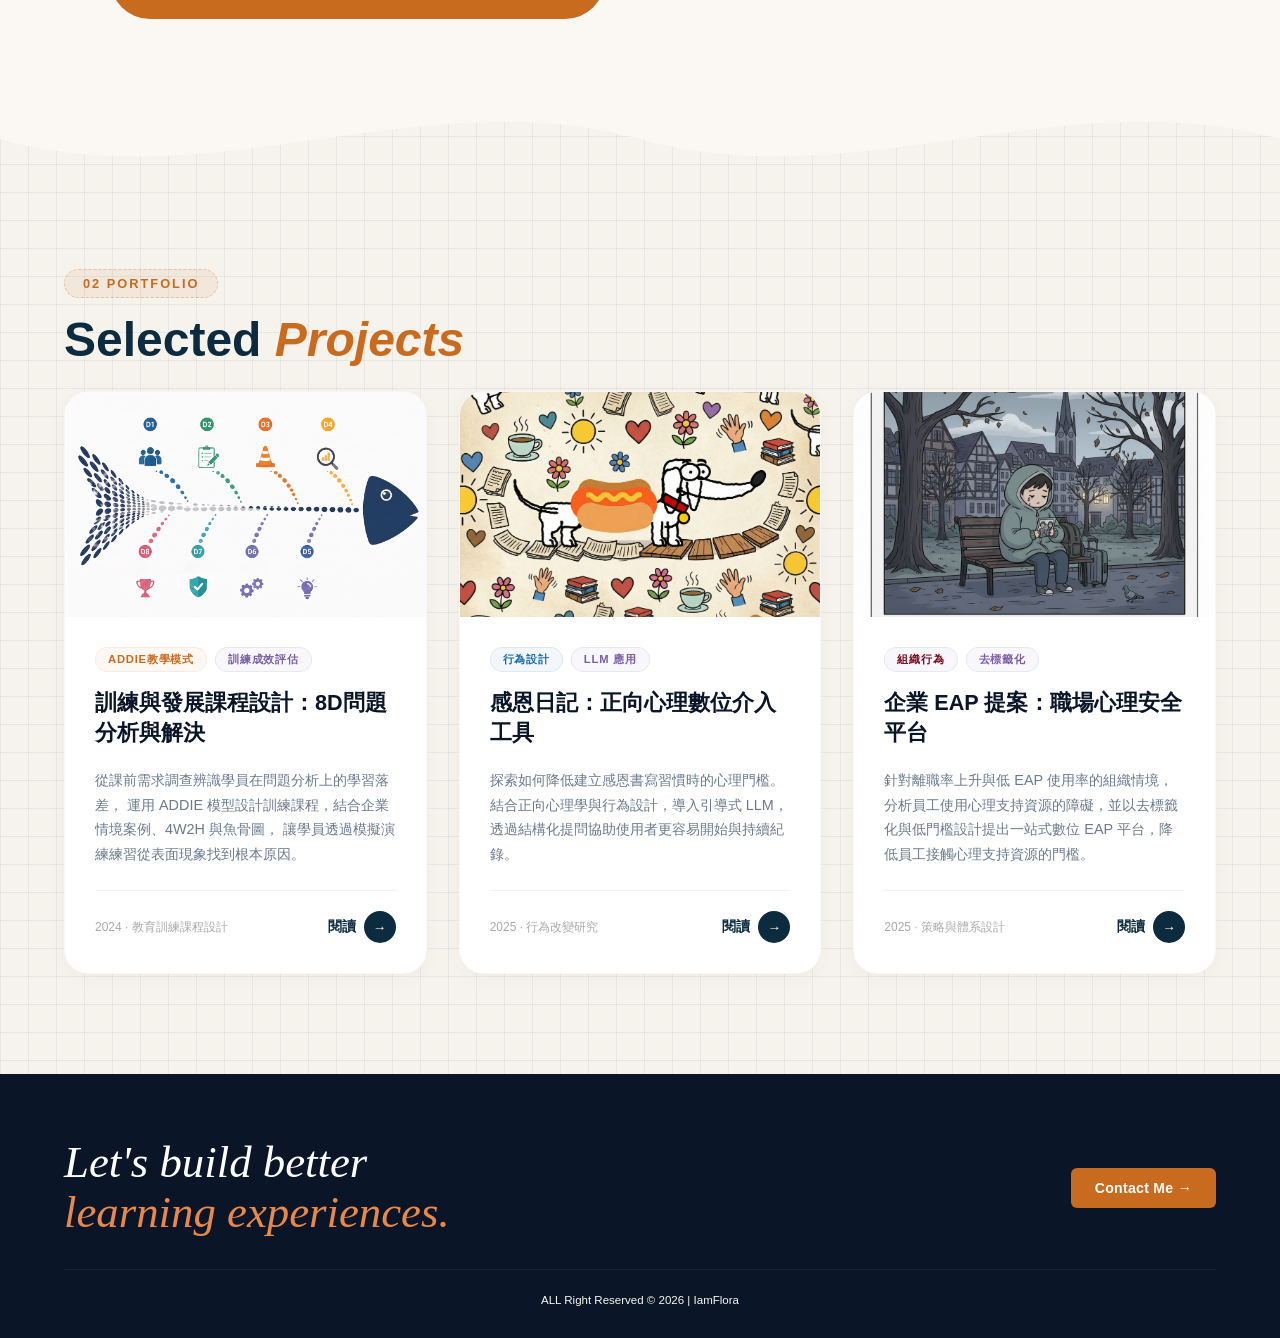
==== commit c5fa5804: "Update index.html" ====
--- a/index.html
+++ b/index.html
@@ -123,7 +123,7 @@
     <div class="about-text">
     <div class="section-header">
       <span class="section-tag">01 ABOUT ME</span>
-      <h2 class="section-title">Psychology ×<em>LEARNING & DEVELOPMENT</em></h2>
+      <h2 class="section-title">Psychology ×<em> People × Organization</em></h2>
     </div>
      <div class="interest-pills">
         <span class="pill">🧠 組織心理學</span>
@@ -134,7 +134,7 @@
       <p><strong>嗨，我是 Flora。</strong></p>
       <p>具備人資實務與組織心理學背景，過去累積招募、企業合作與人資相關經驗。研究所期間，透過訓練課程設計、員工協助方案與數據分析專案，進一步探索人才發展與組織議題。</p>
       <div class="about-action">
-        <a href="assets/flora_resume.pdf" class="download-btn" target="_blank">View Full Resume</a>
+        <a href="assets/HR CV.pdf" class="download-btn" target="_blank">View Full Resume</a>
       </div>
     </div>
   </div>
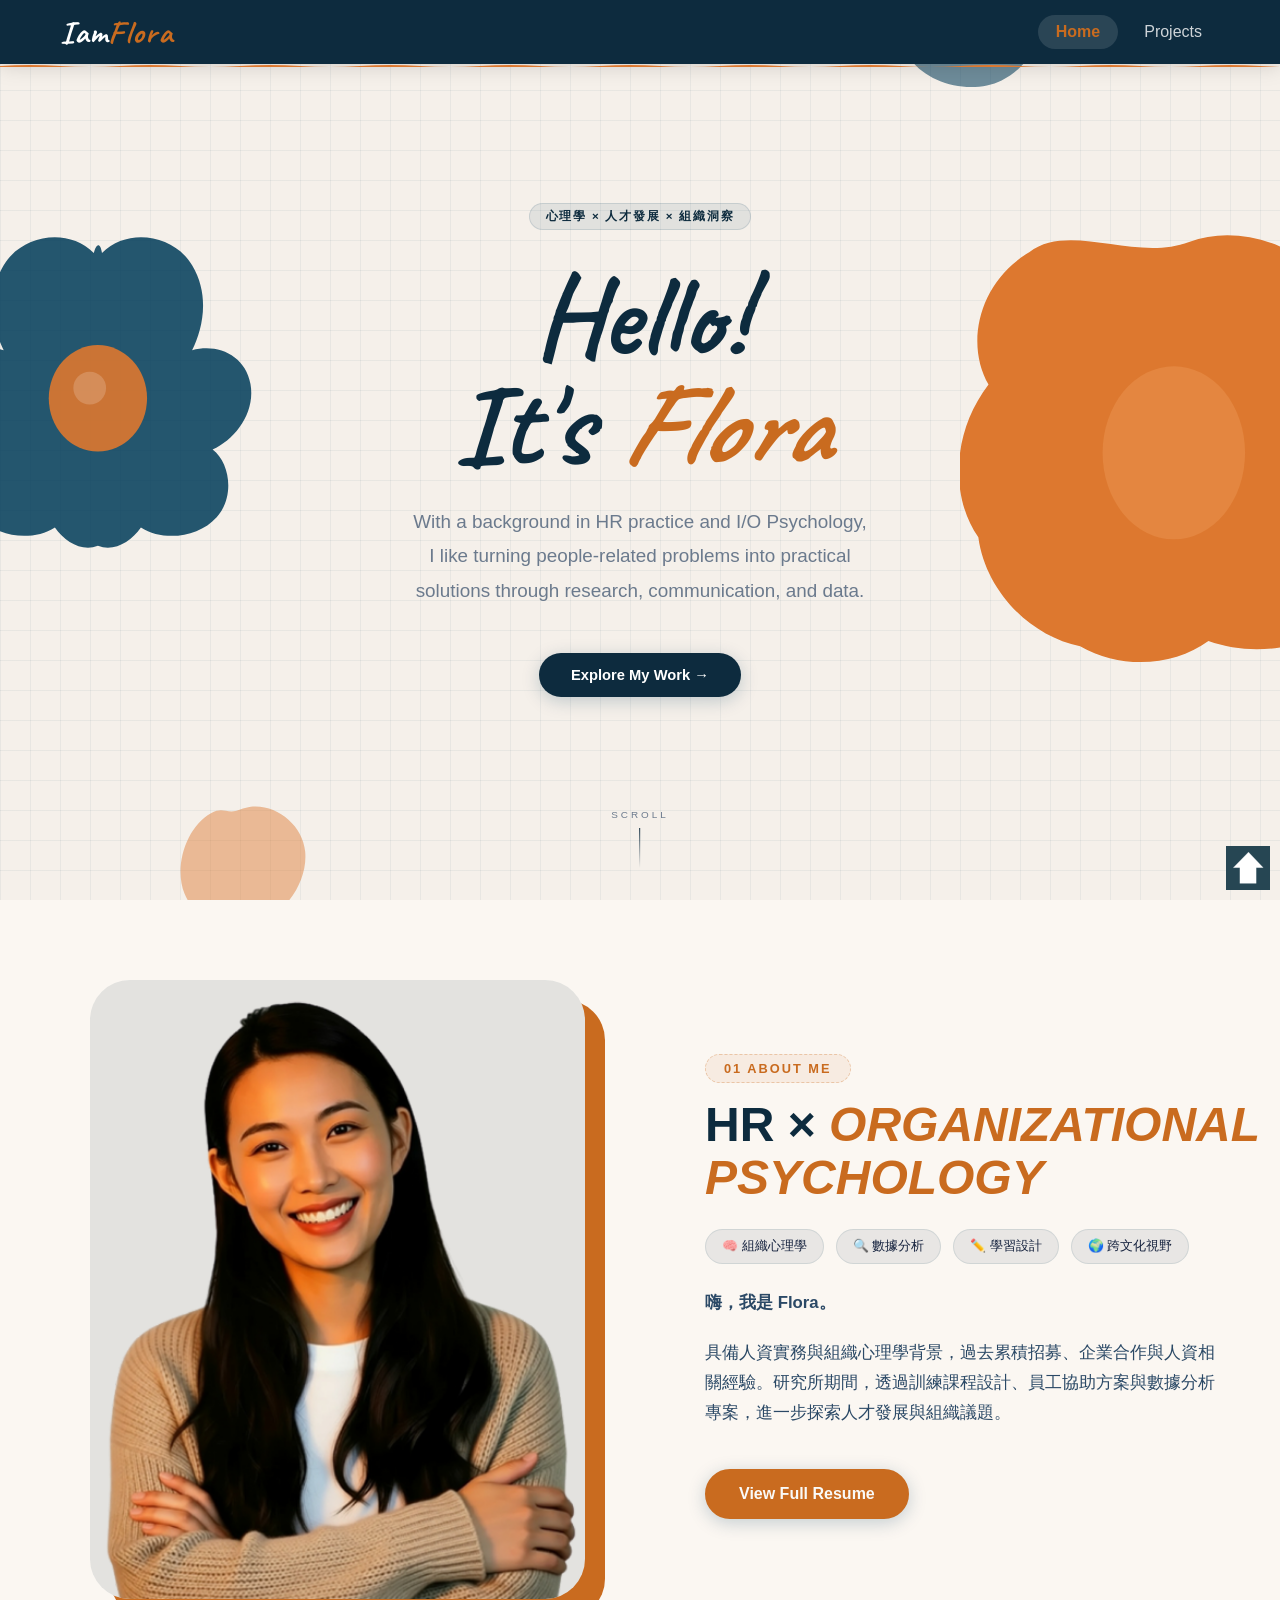
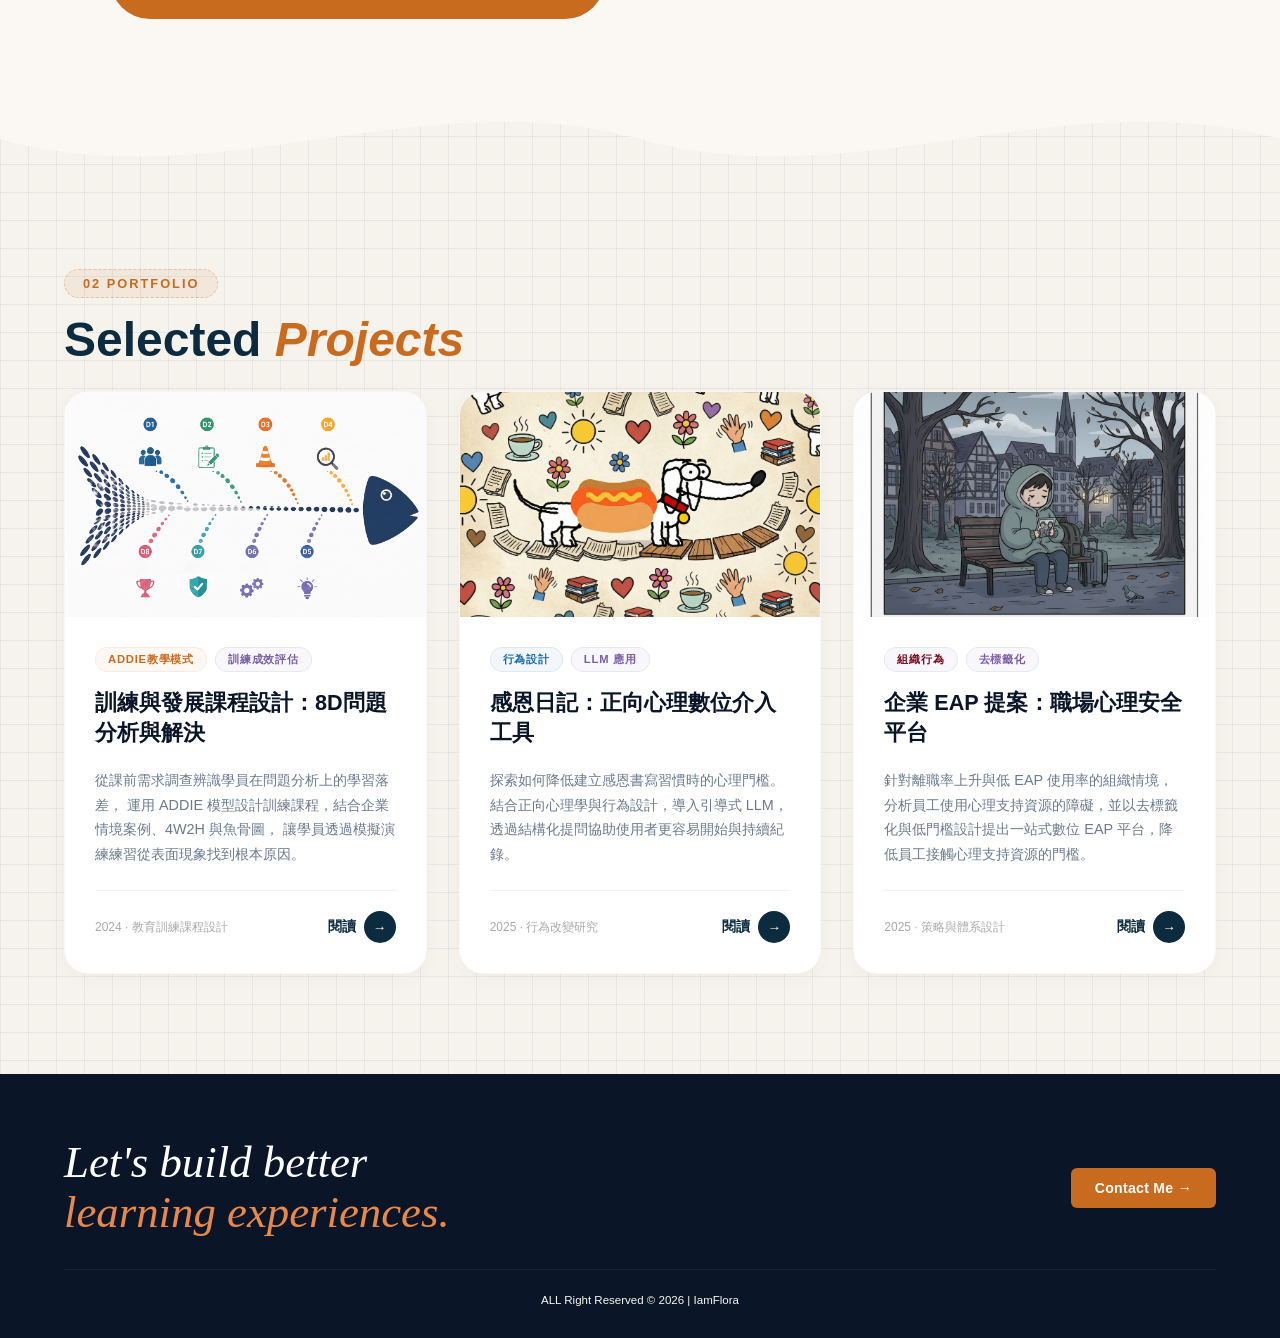
==== commit fceaddbd: "Update index.html" ====
--- a/index.html
+++ b/index.html
@@ -101,8 +101,7 @@
   <div class="hero-content">
     <span class="hero-eyebrow">心理學 × 人才發展 × 組織洞察</span>
     <h1 class="hero-title">Hello!<br>It's <em>Flora</em></h1>
-    <p class="hero-sub">結合工商心理學、學習設計與數據分析，
-  從需求出發，探索更貼近組織與人的人才發展方案。</p>
+    <p class="hero-sub">With a background in HR practice and I/O Psychology, I like turning people-related problems into practical solutions through research, communication, and data.</p>
     <div class="hero-links">
       <a href="#projects" class="btn-solid">Explore My Work →</a>
     </div>
@@ -123,7 +122,7 @@
     <div class="about-text">
     <div class="section-header">
       <span class="section-tag">01 ABOUT ME</span>
-      <h2 class="section-title">Psychology ×<em> People × Organization</em></h2>
+      <h2 class="section-title">HR ×<em> ORGANIZATIONAL PSYCHOLOGY</em></h2>
     </div>
      <div class="interest-pills">
         <span class="pill">🧠 組織心理學</span>
